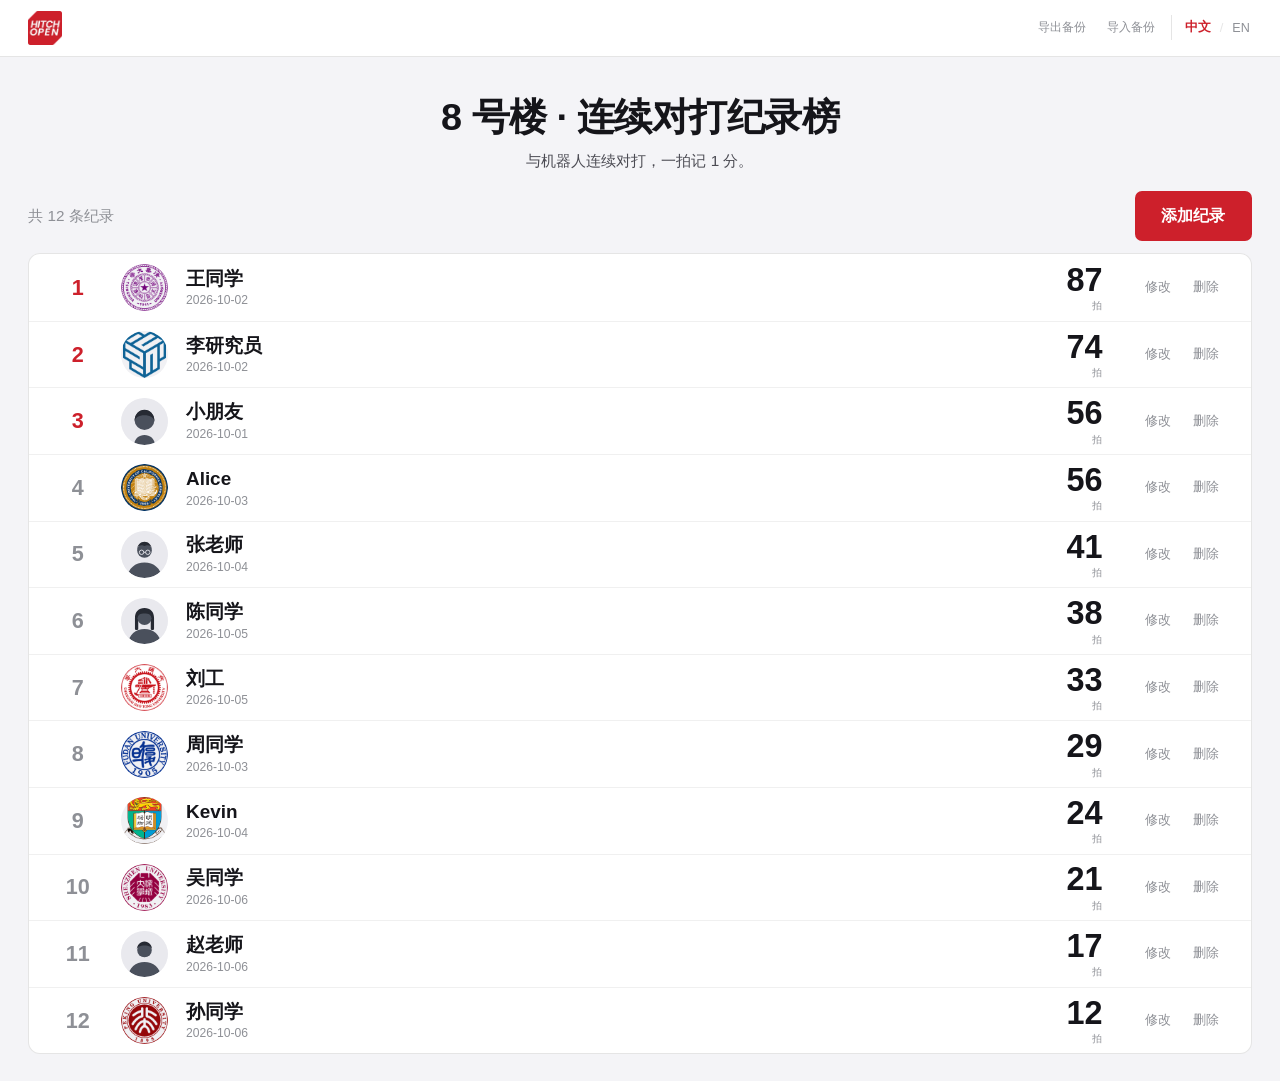
==== building8.html @ f5345fc3 "8 号楼纪录榜: 新增 b8LoadDemo(), 可在已有数据的设备上补入示例 示例数据只在「从未存过任何东西」时自动注入。已经录过纪录的设备 不会触发, 但仍可能想看到示例。b8LoadDemo(" ====
<!DOCTYPE html>
<html lang="zh-CN">

<head>
    <meta charset="UTF-8">
    <meta name="viewport" content="width=device-width, initial-scale=1.0">
    <title>8 号楼 · 连续对打纪录榜 | Hitch Open</title>

    <!-- 内部页面：无站内入口, 只能直接输地址进入。
         用 noindex 而不是 robots.txt 挡: robots.txt 是公开的, 写进去等于
         广播这个地址; 而且被 Disallow 的页面爬虫不会读取, 也就看不到 noindex。 -->
    <meta name="robots" content="noindex, nofollow">

    <link rel="icon" type="image/png" sizes="32x32" href="images/favicon.png">
    <link rel="shortcut icon" href="images/favicon.png">
    <link rel="apple-touch-icon" sizes="256x256" href="images/webclip.png">

    <!-- 自包含样式。不加载 css/style.css，那是为深色站写的, 这里是亮色页。
         .htaccess 对 css/js 是 1 年 immutable 缓存, 所以必须带 ?v= -->
    <link rel="stylesheet" href="css/building8.css?v=20261006b">
</head>

<body>

    <header class="b8-header">
        <div class="b8-header-inner">
            <a href="hope.html"><img src="images/160x160-logo.png" alt="HITCH OPEN"></a>
            <div class="b8-header-tools">
                <!-- 运营工具收在顶栏: localStorage 会被「清除浏览数据」抹掉,
                     导出是唯一兜底; 导出的 JSON 可直接提交进仓库备份。
                     放这里是为了不占 16:9 看板的正文版面。 -->
                <button type="button" class="b8-tool" onclick="b8Export()"
                        data-zh="导出备份" data-en="Export">导出备份</button>
                <button type="button" class="b8-tool" onclick="document.getElementById('b8File').click()"
                        data-zh="导入备份" data-en="Import">导入备份</button>
                <input type="file" id="b8File" accept="application/json,.json" hidden onchange="b8ImportFile(this)">
                <div class="b8-lang">
                    <button type="button" onclick="b8SetLang('zh')">中文</button>
                    <span>/</span>
                    <button type="button" onclick="b8SetLang('en')">EN</button>
                </div>
            </div>
        </div>
    </header>

    <div class="b8-head">
        <h1 data-zh="8 号楼 · 连续对打纪录榜" data-en="Building 8 · Rally Record Board">8 号楼 · 连续对打纪录榜</h1>
        <p data-zh="与机器人连续对打，一拍记 1 分。" data-en="Rally with the robot. One stroke, one point.">与机器人连续对打，一拍记 1 分。</p>
    </div>

    <main class="b8-board">
        <div class="b8-toolbar">
            <span class="b8-count" id="b8Count"></span>
            <button type="button" class="b8-btn b8-btn-primary" onclick="b8OpenForm()"
                    data-zh="添加纪录" data-en="Add a record">添加纪录</button>
        </div>
        <ul class="b8-list" id="b8List"></ul>
    </main>


    <!-- 添加 / 修改纪录 -->
    <div class="b8-modal" id="b8Modal" role="dialog" aria-modal="true" aria-labelledby="b8FormTitle">
        <div class="b8-modal-card">
            <button type="button" class="b8-close" onclick="b8CloseForm()" aria-label="Close">&times;</button>
            <h2 id="b8FormTitle">添加纪录</h2>

            <form onsubmit="b8Submit(event)">
                <div class="b8-field">
                    <label for="b8Name" data-zh="名字" data-en="Name">名字</label>
                    <input type="text" id="b8Name" maxlength="24" autocomplete="off"
                           data-zh-ph="怎么称呼你" data-en-ph="What should we call you">
                </div>

                <div class="b8-field">
                    <label data-zh="头像" data-en="Avatar">头像</label>
                    <div id="b8Picker"></div>
                </div>

                <div class="b8-field">
                    <label for="b8Score" data-zh="连续拍数" data-en="Rallies">连续拍数</label>
                    <input type="number" id="b8Score" min="1" step="1" inputmode="numeric"
                           data-zh-ph="例如 24" data-en-ph="e.g. 24">
                    <p class="b8-hint" data-zh="一拍记 1 分，填连续打了多少拍。"
                       data-en="One stroke counts as one point. Enter how many strokes in a row.">一拍记 1 分，填连续打了多少拍。</p>
                </div>

                <p class="b8-error" id="b8Error"></p>

                <div class="b8-actions">
                    <button type="button" class="b8-btn b8-btn-ghost" onclick="b8CloseForm()"
                            data-zh="取消" data-en="Cancel">取消</button>
                    <button type="submit" class="b8-btn b8-btn-primary"
                            data-zh="保存" data-en="Save">保存</button>
                </div>
            </form>
        </div>
    </div>

    <script src="js/building8.js?v=20261006b"></script>
</body>

</html>
---- css/building8.css ----
/* ============================================================
   8 号楼 · 连续对打纪录榜
   ------------------------------------------------------------
   这个页面是自包含的：不加载 css/style.css, 也不加载 js/script.js。
   原因：主脚本一加载就会做 geo-IP 探测 + 拉 6 个 JSON + 对缺失元素
   报 console 错误, 对一台现场设备是纯负担; 且主样式表是为深色站
   写的, 这里是亮色页, 基本用不上。视觉变量(红 #CD202B、系统字体栈)
   与主站保持一致, 但样式互不影响。

   布局：主目标是 16:9 大屏看板(1920x1080 及同比例)。
   在横向大屏上整页锁定一屏不滚动, 字号随视口高度缩放, 榜单区占满
   剩余高度; 窄屏/竖屏自动退回普通滚动布局。
   ============================================================ */

:root {
    --b8-red: #CD202B;
    --b8-ink: #15151a;
    --b8-body: #4b4b53;
    --b8-muted: #8e9096;
    --b8-line: rgba(0, 0, 0, 0.1);
    --b8-bg: #f4f4f7;
    --b8-card: #ffffff;
    --b8-font: -apple-system, BlinkMacSystemFont, "Segoe UI", "PingFang SC",
               "Hiragino Sans GB", "Microsoft YaHei", "Helvetica Neue", Helvetica, Arial, sans-serif;

    /* 随视口高度缩放的尺寸。clamp 的下限保证小窗口可读,
       上限防止 4K 屏上字大到失真。 */
    --b8-h1:     clamp(28px, 4.2vh, 54px);
    --b8-sub:    clamp(13px, 1.7vh, 20px);
    --b8-row-h:  clamp(56px, 7.4vh, 96px);
    --b8-avatar: clamp(38px, 5.2vh, 66px);
    --b8-name:   clamp(15px, 2.1vh, 25px);
    --b8-score:  clamp(22px, 3.6vh, 47px);
    --b8-rank:   clamp(16px, 2.4vh, 31px);
    --b8-gutter: clamp(16px, 2.2vw, 48px);
}

* { box-sizing: border-box; }

html, body { margin: 0; padding: 0; }

body {
    font-family: var(--b8-font);
    background: var(--b8-bg);
    color: var(--b8-ink);
    -webkit-font-smoothing: antialiased;
    -webkit-text-size-adjust: 100%;
}

/* ---------- 顶栏 ---------- */
.b8-header {
    background: #fff;
    border-bottom: 1px solid var(--b8-line);
    flex: none;
}

.b8-header-inner {
    max-width: 1680px;
    margin: 0 auto;
    padding: clamp(10px, 1.2vh, 18px) var(--b8-gutter);
    display: flex;
    align-items: center;
    justify-content: space-between;
    gap: 16px;
}

.b8-header-inner > a { line-height: 0; }
.b8-header-inner img { display: block; height: clamp(30px, 3.8vh, 48px); width: auto; }

.b8-header-tools { display: flex; align-items: center; gap: clamp(8px, 1vw, 18px); }

/* 运维工具(导出/导入)收在顶栏, 不占看板版面 */
.b8-tool {
    background: none;
    border: none;
    padding: 5px 4px;
    font: inherit;
    font-size: clamp(11px, 1.3vh, 14px);
    color: var(--b8-muted);
    cursor: pointer;
    border-radius: 4px;
}

.b8-tool:hover { color: var(--b8-ink); text-decoration: underline; }

.b8-lang { display: flex; align-items: center; gap: 7px; padding-left: clamp(6px, 0.8vw, 14px); border-left: 1px solid var(--b8-line); }

.b8-lang button {
    background: none;
    border: none;
    padding: 4px 2px;
    font: inherit;
    font-size: clamp(12px, 1.4vh, 15px);
    color: var(--b8-muted);
    cursor: pointer;
}

.b8-lang button.active { color: var(--b8-red); font-weight: 600; }
.b8-lang > span { color: var(--b8-line); font-size: 13px; }

/* ---------- 标题区 ---------- */
.b8-head {
    flex: none;
    max-width: 1680px;
    width: 100%;
    margin: 0 auto;
    padding: clamp(22px, 4.4vh, 58px) var(--b8-gutter) clamp(14px, 2.2vh, 28px);
    text-align: center;
}

.b8-head h1 {
    margin: 0;
    font-size: var(--b8-h1);
    font-weight: 700;
    letter-spacing: -0.5px;
    line-height: 1.15;
    color: var(--b8-ink);
}

.b8-head p {
    margin: clamp(8px, 1.2vh, 16px) 0 0;
    font-size: var(--b8-sub);
    color: var(--b8-body);
}

/* ---------- 榜单 ---------- */
.b8-board {
    position: relative;        /* 供底部渐隐定位 */
    flex: 1 1 auto;
    min-height: 0;             /* 关键: 允许内部滚动而不是撑开 flex 父级 */
    display: flex;
    flex-direction: column;
    width: 100%;
    max-width: 1680px;
    margin: 0 auto;
    padding: 0 var(--b8-gutter) clamp(20px, 3vh, 46px);
}

.b8-toolbar {
    flex: none;
    display: flex;
    justify-content: flex-end;
    align-items: center;
    gap: 14px;
    margin-bottom: clamp(10px, 1.4vh, 18px);
}

.b8-count { font-size: var(--b8-sub); color: var(--b8-muted); margin-right: auto; }

.b8-btn {
    font: inherit;
    font-weight: 600;
    border-radius: 7px;
    border: 1px solid transparent;
    cursor: pointer;
    transition: background 0.15s, border-color 0.15s, color 0.15s;
    font-size: clamp(14px, 1.8vh, 20px);
    padding: clamp(10px, 1.4vh, 16px) clamp(20px, 2vw, 34px);
}

.b8-btn-primary { background: var(--b8-red); color: #fff; }
.b8-btn-primary:hover { background: #b31b25; }

.b8-btn-ghost { background: transparent; color: var(--b8-body); border-color: var(--b8-line); }
.b8-btn-ghost:hover { border-color: var(--b8-muted); color: var(--b8-ink); }

.b8-list {
    flex: 1 1 auto;
    min-height: 0;
    overflow-y: auto;          /* 纪录多于一屏时在榜内滚动, 页面本身不滚 */
    overscroll-behavior: contain;
    list-style: none;
    margin: 0;
    padding: 0;
    background: var(--b8-card);
    border: 1px solid var(--b8-line);
    border-radius: 12px;
}

/* 榜单装不下时, 底部那一行会被从中间切断。给一个渐隐把切口变成
   刻意的"还有更多"提示, 而不是看起来没渲染完。只在真的可滚动时出现
   (由 JS 加 .has-more), 否则会把最后一行洗白。 */
.b8-board.has-more::after {
    content: "";
    position: absolute;
    left: calc(var(--b8-gutter) + 1px);
    right: calc(var(--b8-gutter) + 1px);
    bottom: calc(clamp(20px, 3vh, 46px) + 1px);
    height: clamp(26px, 4vh, 56px);
    background: linear-gradient(to top, var(--b8-card) 18%, rgba(255, 255, 255, 0));
    border-radius: 0 0 11px 11px;
    pointer-events: none;
}

.b8-row {
    display: grid;
    grid-template-columns: clamp(46px, 4vw, 86px) auto 1fr auto auto;
    align-items: center;
    gap: clamp(12px, 1.4vw, 28px);
    min-height: var(--b8-row-h);
    padding: clamp(6px, 0.8vh, 12px) clamp(16px, 1.8vw, 34px);
    border-top: 1px solid rgba(0, 0, 0, 0.06);
}

.b8-row:first-child { border-top: none; }

.b8-rank {
    font-size: var(--b8-rank);
    font-weight: 700;
    color: var(--b8-muted);
    font-variant-numeric: tabular-nums;
    text-align: center;
}

.b8-row-top .b8-rank { color: var(--b8-red); }

.b8-avatar {
    width: var(--b8-avatar);
    height: var(--b8-avatar);
    border-radius: 50%;
    object-fit: contain;
    background: #f1f1f4;
    display: block;
}

.b8-name {
    font-size: var(--b8-name);
    font-weight: 600;
    color: var(--b8-ink);
    overflow-wrap: anywhere;
    line-height: 1.25;
}

.b8-date {
    display: block;
    margin-top: 3px;
    font-size: clamp(11px, 1.35vh, 15px);
    color: var(--b8-muted);
    font-weight: 400;
}

.b8-score {
    text-align: right;
    font-size: var(--b8-score);
    font-weight: 700;
    color: var(--b8-ink);
    font-variant-numeric: tabular-nums;
    line-height: 1;
}

.b8-score small {
    display: block;
    margin-top: 5px;
    font-size: clamp(10px, 1.15vh, 13px);
    font-weight: 500;
    color: var(--b8-muted);
    letter-spacing: 0.6px;
}

/* 行操作：真实可点, 所以保留 hover 反馈。
   现场可能是触屏, 没有 hover, 所以常驻显示而不是悬停才出现。 */
.b8-row-actions { display: flex; gap: 4px; margin-left: clamp(10px, 1.2vw, 26px); }

.b8-icon-btn {
    background: none;
    border: none;
    padding: 7px 9px;
    font: inherit;
    font-size: clamp(12px, 1.4vh, 15px);
    color: var(--b8-muted);
    cursor: pointer;
    border-radius: 5px;
}

.b8-icon-btn:hover { background: rgba(0, 0, 0, 0.05); color: var(--b8-ink); }
.b8-icon-btn.b8-danger:hover { background: rgba(205, 32, 43, 0.08); color: var(--b8-red); }

.b8-empty {
    display: flex;
    align-items: center;
    justify-content: center;
    height: 100%;
    min-height: 180px;
    text-align: center;
    color: var(--b8-muted);
    font-size: clamp(14px, 2vh, 22px);
}

/* ---------- 16:9 / 横向大屏：锁定一屏, 不整页滚动 ---------- */
@media (min-width: 1000px) and (min-height: 560px) and (min-aspect-ratio: 3/2) {
    html, body { height: 100%; overflow: hidden; }
    body { display: flex; flex-direction: column; }
}

/* ---------- 弹窗 ---------- */
.b8-modal {
    display: none;
    position: fixed;
    inset: 0;
    background: rgba(0, 0, 0, 0.45);
    z-index: 100;
    padding: 20px;
    overflow-y: auto;
}

.b8-modal.open { display: flex; align-items: flex-start; justify-content: center; }

.b8-modal-card {
    background: #fff;
    border-radius: 14px;
    width: 100%;
    max-width: 620px;
    margin: auto;
    padding: clamp(22px, 3vh, 34px) clamp(20px, 2.4vw, 36px) clamp(20px, 2.6vh, 28px);
    position: relative;
}

.b8-modal-card h2 { margin: 0 0 clamp(16px, 2.4vh, 26px); font-size: clamp(19px, 2.6vh, 26px); font-weight: 700; }

.b8-close {
    position: absolute;
    top: 12px;
    right: 14px;
    background: none;
    border: none;
    font-size: 28px;
    line-height: 1;
    color: var(--b8-muted);
    cursor: pointer;
    padding: 4px 9px;
    border-radius: 5px;
}

.b8-close:hover { background: rgba(0, 0, 0, 0.05); color: var(--b8-ink); }

.b8-field { margin-bottom: clamp(14px, 2.2vh, 22px); }

.b8-field > label {
    display: block;
    margin-bottom: 8px;
    font-size: clamp(12px, 1.6vh, 15px);
    font-weight: 600;
    color: var(--b8-body);
}

.b8-field input[type="text"],
.b8-field input[type="number"] {
    width: 100%;
    font: inherit;
    font-size: clamp(16px, 2vh, 19px);
    padding: clamp(10px, 1.4vh, 14px) 14px;
    border: 1px solid var(--b8-line);
    border-radius: 7px;
    color: var(--b8-ink);
    background: #fff;
}

.b8-field input:focus {
    outline: none;
    border-color: var(--b8-red);
    box-shadow: 0 0 0 3px rgba(205, 32, 43, 0.1);
}

.b8-hint { margin: 7px 0 0; font-size: clamp(11px, 1.4vh, 14px); color: var(--b8-muted); }

/* 头像选择器 */
.b8-picker {
    display: grid;
    grid-template-columns: repeat(auto-fill, minmax(clamp(52px, 6vh, 70px), 1fr));
    gap: 8px;
}

.b8-pick {
    background: none;
    border: 2px solid transparent;
    border-radius: 11px;
    padding: 5px;
    cursor: pointer;
    line-height: 0;
}

.b8-pick img { width: 100%; height: auto; aspect-ratio: 1; object-fit: contain; border-radius: 50%; }
.b8-pick:hover { border-color: rgba(0, 0, 0, 0.12); }
.b8-pick[aria-pressed="true"] { border-color: var(--b8-red); background: rgba(205, 32, 43, 0.06); }

.b8-picker-group { margin-bottom: 12px; }

.b8-picker-group > span {
    display: block;
    margin-bottom: 7px;
    font-size: 11px;
    font-weight: 600;
    letter-spacing: 0.6px;
    text-transform: uppercase;
    color: var(--b8-muted);
}

.b8-error {
    margin: 0 0 13px;
    font-size: clamp(12px, 1.6vh, 15px);
    color: var(--b8-red);
    min-height: 18px;
}

.b8-actions { display: flex; justify-content: flex-end; gap: 10px; }
.b8-actions .b8-btn { font-size: clamp(14px, 1.8vh, 17px); padding: clamp(10px, 1.4vh, 13px) 24px; }

/* ---------- 窄屏 / 竖屏：退回普通滚动 ---------- */
@media (max-width: 640px) {
    .b8-head { padding: 32px 18px 20px; }
    .b8-row { grid-template-columns: 34px auto 1fr auto; gap: 11px; padding: 13px 14px; }
    .b8-row-actions { grid-column: 3 / -1; justify-content: flex-end; margin-top: 2px; margin-left: 0; }
    .b8-modal-card { padding: 24px 18px 20px; }
    .b8-count { display: none; }
}
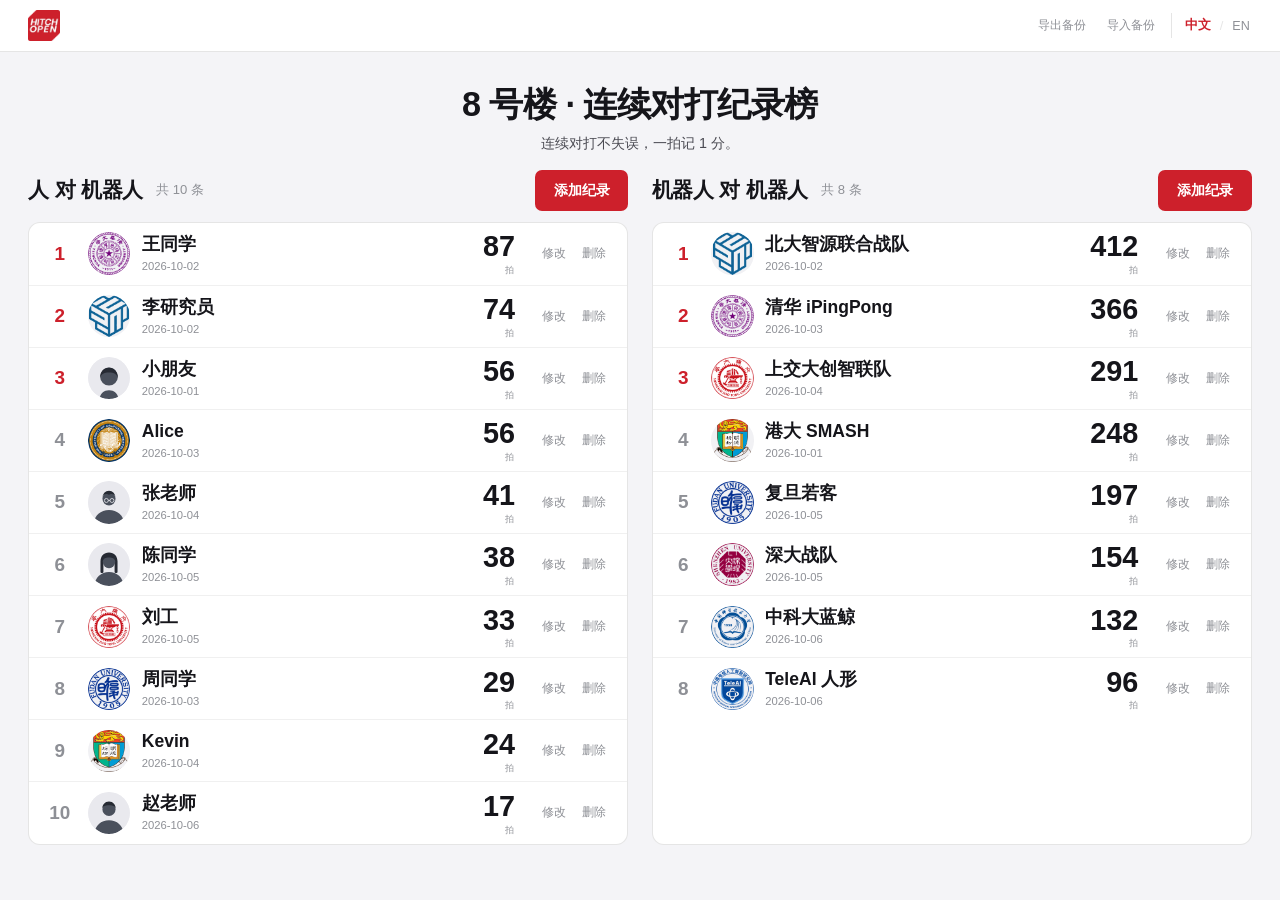
==== commit 2ebea753: "8 号楼纪录榜: 拆成左右两个榜 左: 人 对 机器人; 右: 机器人 对 机器人。正好用上并排后原本空着的 横向版面。记录存在同一数组, 由新增的 cat 字段(hr/rr)区分。  - 每个榜有独" ====
--- a/building8.html
+++ b/building8.html
@@ -17,7 +17,7 @@
 
     <!-- 自包含样式。不加载 css/style.css，那是为深色站写的, 这里是亮色页。
          .htaccess 对 css/js 是 1 年 immutable 缓存, 所以必须带 ?v= -->
-    <link rel="stylesheet" href="css/building8.css?v=20261006b">
+    <link rel="stylesheet" href="css/building8.css?v=20261006c">
 </head>
 
 <body>
@@ -45,16 +45,32 @@
 
     <div class="b8-head">
         <h1 data-zh="8 号楼 · 连续对打纪录榜" data-en="Building 8 · Rally Record Board">8 号楼 · 连续对打纪录榜</h1>
-        <p data-zh="与机器人连续对打，一拍记 1 分。" data-en="Rally with the robot. One stroke, one point.">与机器人连续对打，一拍记 1 分。</p>
+        <!-- 两个榜都用这句, 所以不能再写「与机器人对打」 -->
+        <p data-zh="连续对打不失误，一拍记 1 分。" data-en="Rally without a miss. One stroke, one point.">连续对打不失误，一拍记 1 分。</p>
     </div>
 
-    <main class="b8-board">
-        <div class="b8-toolbar">
-            <span class="b8-count" id="b8Count"></span>
-            <button type="button" class="b8-btn b8-btn-primary" onclick="b8OpenForm()"
-                    data-zh="添加纪录" data-en="Add a record">添加纪录</button>
-        </div>
-        <ul class="b8-list" id="b8List"></ul>
+    <!-- 两个榜左右并排。cat=hr 人对机器人(左), cat=rr 机器人对机器人(右)。
+         记录存在同一个数组里, 由 cat 字段区分。 -->
+    <main class="b8-boards">
+        <section class="b8-board">
+            <div class="b8-board-head">
+                <h2 data-zh="人 对 机器人" data-en="Human vs Robot">人 对 机器人</h2>
+                <span class="b8-count" id="b8Count-hr"></span>
+                <button type="button" class="b8-btn b8-btn-primary" onclick="b8OpenForm(null,'hr')"
+                        data-zh="添加纪录" data-en="Add a record">添加纪录</button>
+            </div>
+            <ul class="b8-list" id="b8List-hr"></ul>
+        </section>
+
+        <section class="b8-board">
+            <div class="b8-board-head">
+                <h2 data-zh="机器人 对 机器人" data-en="Robot vs Robot">机器人 对 机器人</h2>
+                <span class="b8-count" id="b8Count-rr"></span>
+                <button type="button" class="b8-btn b8-btn-primary" onclick="b8OpenForm(null,'rr')"
+                        data-zh="添加纪录" data-en="Add a record">添加纪录</button>
+            </div>
+            <ul class="b8-list" id="b8List-rr"></ul>
+        </section>
     </main>
 
 
@@ -63,12 +79,14 @@
         <div class="b8-modal-card">
             <button type="button" class="b8-close" onclick="b8CloseForm()" aria-label="Close">&times;</button>
             <h2 id="b8FormTitle">添加纪录</h2>
+            <p class="b8-modal-cat" id="b8FormCat"></p>
 
             <form onsubmit="b8Submit(event)">
                 <div class="b8-field">
-                    <label for="b8Name" data-zh="名字" data-en="Name">名字</label>
-                    <input type="text" id="b8Name" maxlength="24" autocomplete="off"
-                           data-zh-ph="怎么称呼你" data-en-ph="What should we call you">
+                    <!-- 标签与占位文案由 b8ApplyFormCat() 按所属的榜切换,
+                         所以这里不挂 data-zh/data-en, 避免语言切换时被覆盖回去 -->
+                    <label for="b8Name" id="b8NameLabel">名字</label>
+                    <input type="text" id="b8Name" maxlength="28" autocomplete="off">
                 </div>
 
                 <div class="b8-field">
@@ -96,7 +114,7 @@
         </div>
     </div>
 
-    <script src="js/building8.js?v=20261006b"></script>
+    <script src="js/building8.js?v=20261006c"></script>
 </body>
 
 </html>
--- a/css/building8.css
+++ b/css/building8.css
@@ -8,8 +8,9 @@
    与主站保持一致, 但样式互不影响。
 
    布局：主目标是 16:9 大屏看板(1920x1080 及同比例)。
-   在横向大屏上整页锁定一屏不滚动, 字号随视口高度缩放, 榜单区占满
-   剩余高度; 窄屏/竖屏自动退回普通滚动布局。
+   两个榜左右并排(左: 人对机器人, 右: 机器人对机器人), 整页锁定一屏
+   不滚动, 字号随视口高度缩放, 榜单区占满剩余高度, 溢出时在榜内滚动;
+   窄屏/竖屏自动上下堆叠并退回普通滚动布局。
    ============================================================ */
 
 :root {
@@ -24,15 +25,18 @@
                "Hiragino Sans GB", "Microsoft YaHei", "Helvetica Neue", Helvetica, Arial, sans-serif;
 
     /* 随视口高度缩放的尺寸。clamp 的下限保证小窗口可读,
-       上限防止 4K 屏上字大到失真。 */
-    --b8-h1:     clamp(28px, 4.2vh, 54px);
-    --b8-sub:    clamp(13px, 1.7vh, 20px);
-    --b8-row-h:  clamp(56px, 7.4vh, 96px);
-    --b8-avatar: clamp(38px, 5.2vh, 66px);
-    --b8-name:   clamp(15px, 2.1vh, 25px);
-    --b8-score:  clamp(22px, 3.6vh, 47px);
-    --b8-rank:   clamp(16px, 2.4vh, 31px);
-    --b8-gutter: clamp(16px, 2.2vw, 48px);
+       上限防止 4K 屏上字大到失真。
+       并排两个榜后每个只有半幅宽, 所以行内尺寸比单榜时收了一档。 */
+    --b8-h1:     clamp(26px, 3.8vh, 48px);
+    --b8-sub:    clamp(12px, 1.6vh, 19px);
+    --b8-h2:     clamp(16px, 2.3vh, 28px);
+    --b8-row-h:  clamp(52px, 6.9vh, 90px);
+    --b8-avatar: clamp(34px, 4.7vh, 60px);
+    --b8-name:   clamp(14px, 1.95vh, 23px);
+    --b8-score:  clamp(20px, 3.2vh, 42px);
+    --b8-rank:   clamp(14px, 2.1vh, 27px);
+    --b8-gutter: clamp(16px, 2.2vw, 46px);
+    --b8-pad-b:  clamp(18px, 2.6vh, 40px);
 }
 
 * { box-sizing: border-box; }
@@ -55,9 +59,9 @@
 }
 
 .b8-header-inner {
-    max-width: 1680px;
+    max-width: 1800px;
     margin: 0 auto;
-    padding: clamp(10px, 1.2vh, 18px) var(--b8-gutter);
+    padding: clamp(9px, 1.1vh, 17px) var(--b8-gutter);
     display: flex;
     align-items: center;
     justify-content: space-between;
@@ -65,11 +69,11 @@
 }
 
 .b8-header-inner > a { line-height: 0; }
-.b8-header-inner img { display: block; height: clamp(30px, 3.8vh, 48px); width: auto; }
+.b8-header-inner img { display: block; height: clamp(28px, 3.5vh, 46px); width: auto; }
 
 .b8-header-tools { display: flex; align-items: center; gap: clamp(8px, 1vw, 18px); }
 
-/* 运维工具(导出/导入)收在顶栏, 不占看板版面 */
+/* 运营工具(导出/导入)收在顶栏, 不占看板版面 */
 .b8-tool {
     background: none;
     border: none;
@@ -83,7 +87,13 @@
 
 .b8-tool:hover { color: var(--b8-ink); text-decoration: underline; }
 
-.b8-lang { display: flex; align-items: center; gap: 7px; padding-left: clamp(6px, 0.8vw, 14px); border-left: 1px solid var(--b8-line); }
+.b8-lang {
+    display: flex;
+    align-items: center;
+    gap: 7px;
+    padding-left: clamp(6px, 0.8vw, 14px);
+    border-left: 1px solid var(--b8-line);
+}
 
 .b8-lang button {
     background: none;
@@ -101,10 +111,10 @@
 /* ---------- 标题区 ---------- */
 .b8-head {
     flex: none;
-    max-width: 1680px;
+    max-width: 1800px;
     width: 100%;
     margin: 0 auto;
-    padding: clamp(22px, 4.4vh, 58px) var(--b8-gutter) clamp(14px, 2.2vh, 28px);
+    padding: clamp(18px, 3.6vh, 48px) var(--b8-gutter) clamp(12px, 1.9vh, 24px);
     text-align: center;
 }
 
@@ -118,34 +128,60 @@
 }
 
 .b8-head p {
-    margin: clamp(8px, 1.2vh, 16px) 0 0;
+    margin: clamp(7px, 1.1vh, 14px) 0 0;
     font-size: var(--b8-sub);
     color: var(--b8-body);
 }
 
-/* ---------- 榜单 ---------- */
+/* ---------- 两个榜的容器 ---------- */
+.b8-boards {
+    flex: 1 1 auto;
+    min-height: 0;             /* 关键: 允许内部滚动而不是撑开 flex 父级 */
+    display: grid;
+    grid-template-columns: 1fr;
+    gap: clamp(18px, 1.8vw, 38px);
+    width: 100%;
+    max-width: 1800px;
+    margin: 0 auto;
+    padding: 0 var(--b8-gutter) var(--b8-pad-b);
+}
+
+/* 左右并排。断点与下方整屏锁定的断点一致(1000px),
+   避免出现「锁了高度却仍上下堆叠」导致内容被裁掉。 */
+@media (min-width: 1000px) {
+    .b8-boards { grid-template-columns: 1fr 1fr; }
+}
+
 .b8-board {
     position: relative;        /* 供底部渐隐定位 */
-    flex: 1 1 auto;
-    min-height: 0;             /* 关键: 允许内部滚动而不是撑开 flex 父级 */
+    min-height: 0;
     display: flex;
     flex-direction: column;
-    width: 100%;
-    max-width: 1680px;
-    margin: 0 auto;
-    padding: 0 var(--b8-gutter) clamp(20px, 3vh, 46px);
-}
-
-.b8-toolbar {
+}
+
+.b8-board-head {
     flex: none;
     display: flex;
-    justify-content: flex-end;
     align-items: center;
-    gap: 14px;
-    margin-bottom: clamp(10px, 1.4vh, 18px);
-}
-
-.b8-count { font-size: var(--b8-sub); color: var(--b8-muted); margin-right: auto; }
+    gap: clamp(8px, 1vw, 16px);
+    margin-bottom: clamp(8px, 1.2vh, 16px);
+}
+
+.b8-board-head h2 {
+    margin: 0;
+    font-size: var(--b8-h2);
+    font-weight: 700;
+    letter-spacing: -0.2px;
+    color: var(--b8-ink);
+    white-space: nowrap;
+}
+
+.b8-count {
+    font-size: clamp(11px, 1.45vh, 16px);
+    color: var(--b8-muted);
+    margin-right: auto;
+    white-space: nowrap;
+}
 
 .b8-btn {
     font: inherit;
@@ -154,8 +190,9 @@
     border: 1px solid transparent;
     cursor: pointer;
     transition: background 0.15s, border-color 0.15s, color 0.15s;
-    font-size: clamp(14px, 1.8vh, 20px);
-    padding: clamp(10px, 1.4vh, 16px) clamp(20px, 2vw, 34px);
+    font-size: clamp(13px, 1.6vh, 17px);
+    padding: clamp(8px, 1.1vh, 13px) clamp(14px, 1.4vw, 26px);
+    white-space: nowrap;
 }
 
 .b8-btn-primary { background: var(--b8-red); color: #fff; }
@@ -179,14 +216,15 @@
 
 /* 榜单装不下时, 底部那一行会被从中间切断。给一个渐隐把切口变成
    刻意的"还有更多"提示, 而不是看起来没渲染完。只在真的可滚动时出现
-   (由 JS 加 .has-more), 否则会把最后一行洗白。 */
+   (由 JS 给对应的 .b8-board 加 .has-more), 否则会把最后一行洗白。
+   .b8-list 是 .b8-board 的末个弹性子元素, 所以 bottom:1px 正好贴在榜底。 */
 .b8-board.has-more::after {
     content: "";
     position: absolute;
-    left: calc(var(--b8-gutter) + 1px);
-    right: calc(var(--b8-gutter) + 1px);
-    bottom: calc(clamp(20px, 3vh, 46px) + 1px);
-    height: clamp(26px, 4vh, 56px);
+    left: 1px;
+    right: 1px;
+    bottom: 1px;
+    height: clamp(24px, 3.6vh, 50px);
     background: linear-gradient(to top, var(--b8-card) 18%, rgba(255, 255, 255, 0));
     border-radius: 0 0 11px 11px;
     pointer-events: none;
@@ -194,11 +232,11 @@
 
 .b8-row {
     display: grid;
-    grid-template-columns: clamp(46px, 4vw, 86px) auto 1fr auto auto;
+    grid-template-columns: clamp(32px, 2.6vw, 58px) auto 1fr auto auto;
     align-items: center;
-    gap: clamp(12px, 1.4vw, 28px);
+    gap: clamp(9px, 0.9vw, 20px);
     min-height: var(--b8-row-h);
-    padding: clamp(6px, 0.8vh, 12px) clamp(16px, 1.8vw, 34px);
+    padding: clamp(6px, 0.7vh, 11px) clamp(12px, 1.1vw, 24px);
     border-top: 1px solid rgba(0, 0, 0, 0.06);
 }
 
@@ -234,7 +272,7 @@
 .b8-date {
     display: block;
     margin-top: 3px;
-    font-size: clamp(11px, 1.35vh, 15px);
+    font-size: clamp(10px, 1.25vh, 14px);
     color: var(--b8-muted);
     font-weight: 400;
 }
@@ -250,23 +288,23 @@
 
 .b8-score small {
     display: block;
-    margin-top: 5px;
-    font-size: clamp(10px, 1.15vh, 13px);
+    margin-top: 4px;
+    font-size: clamp(9px, 1.05vh, 12px);
     font-weight: 500;
     color: var(--b8-muted);
-    letter-spacing: 0.6px;
+    letter-spacing: 0.5px;
 }
 
 /* 行操作：真实可点, 所以保留 hover 反馈。
    现场可能是触屏, 没有 hover, 所以常驻显示而不是悬停才出现。 */
-.b8-row-actions { display: flex; gap: 4px; margin-left: clamp(10px, 1.2vw, 26px); }
+.b8-row-actions { display: flex; gap: 2px; margin-left: clamp(6px, 0.7vw, 16px); }
 
 .b8-icon-btn {
     background: none;
     border: none;
-    padding: 7px 9px;
+    padding: 6px 7px;
     font: inherit;
-    font-size: clamp(12px, 1.4vh, 15px);
+    font-size: clamp(11px, 1.3vh, 14px);
     color: var(--b8-muted);
     cursor: pointer;
     border-radius: 5px;
@@ -280,10 +318,11 @@
     align-items: center;
     justify-content: center;
     height: 100%;
-    min-height: 180px;
+    min-height: 150px;
+    padding: 20px;
     text-align: center;
     color: var(--b8-muted);
-    font-size: clamp(14px, 2vh, 22px);
+    font-size: clamp(13px, 1.8vh, 19px);
 }
 
 /* ---------- 16:9 / 横向大屏：锁定一屏, 不整页滚动 ---------- */
@@ -315,7 +354,19 @@
     position: relative;
 }
 
-.b8-modal-card h2 { margin: 0 0 clamp(16px, 2.4vh, 26px); font-size: clamp(19px, 2.6vh, 26px); font-weight: 700; }
+.b8-modal-card h2 {
+    margin: 0 0 4px;
+    font-size: clamp(19px, 2.6vh, 26px);
+    font-weight: 700;
+}
+
+/* 弹窗里标出是哪个榜, 避免加到错的那边 */
+.b8-modal-cat {
+    margin: 0 0 clamp(16px, 2.2vh, 24px);
+    font-size: clamp(12px, 1.5vh, 15px);
+    color: var(--b8-red);
+    font-weight: 600;
+}
 
 .b8-close {
     position: absolute;
@@ -405,11 +456,16 @@
 .b8-actions { display: flex; justify-content: flex-end; gap: 10px; }
 .b8-actions .b8-btn { font-size: clamp(14px, 1.8vh, 17px); padding: clamp(10px, 1.4vh, 13px) 24px; }
 
-/* ---------- 窄屏 / 竖屏：退回普通滚动 ---------- */
+/* ---------- 窄屏 / 竖屏：上下堆叠 + 普通滚动 ---------- */
+@media (max-width: 999px) {
+    .b8-board { min-height: 46vh; }
+}
+
 @media (max-width: 640px) {
-    .b8-head { padding: 32px 18px 20px; }
-    .b8-row { grid-template-columns: 34px auto 1fr auto; gap: 11px; padding: 13px 14px; }
+    .b8-head { padding: 28px 16px 18px; }
+    .b8-row { grid-template-columns: 32px auto 1fr auto; gap: 10px; padding: 12px 13px; }
     .b8-row-actions { grid-column: 3 / -1; justify-content: flex-end; margin-top: 2px; margin-left: 0; }
     .b8-modal-card { padding: 24px 18px 20px; }
     .b8-count { display: none; }
-}
+    .b8-board-head h2 { white-space: normal; }
+}
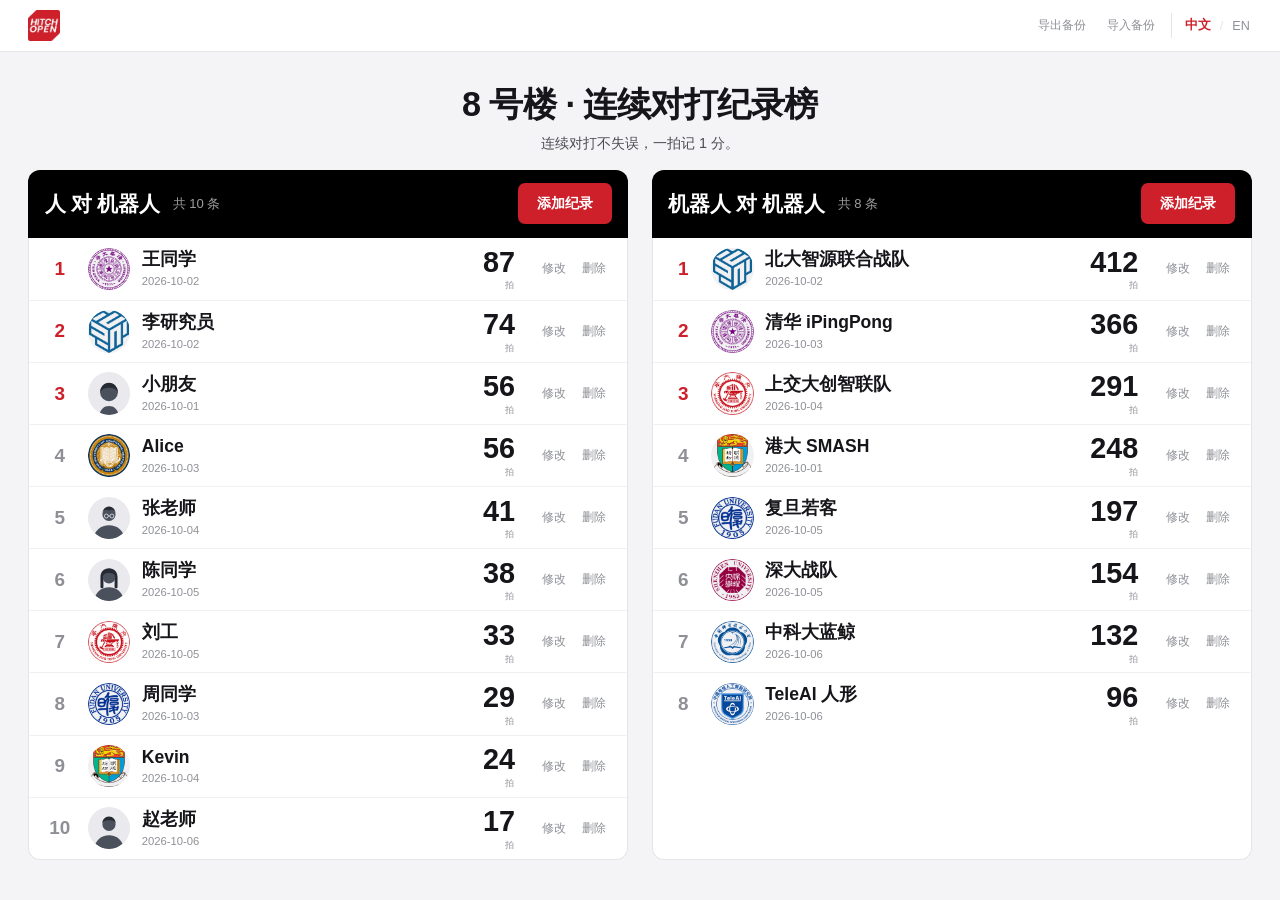
==== commit f9769bcd: "8 号楼纪录榜: 榜名改为黑色横幅; 滚动条静止时隐形 - 「人对机器人」「机器人对机器人」从浅色正文行改为贴在榜单上方的   黑色横幅, 白字, 与列表拼成一张卡(横幅只收上两角, 列表去掉上边框 " ====
--- a/building8.html
+++ b/building8.html
@@ -17,7 +17,7 @@
 
     <!-- 自包含样式。不加载 css/style.css，那是为深色站写的, 这里是亮色页。
          .htaccess 对 css/js 是 1 年 immutable 缓存, 所以必须带 ?v= -->
-    <link rel="stylesheet" href="css/building8.css?v=20261006c">
+    <link rel="stylesheet" href="css/building8.css?v=20261006e">
 </head>
 
 <body>
@@ -52,7 +52,7 @@
     <!-- 两个榜左右并排。cat=hr 人对机器人(左), cat=rr 机器人对机器人(右)。
          记录存在同一个数组里, 由 cat 字段区分。 -->
     <main class="b8-boards">
-        <section class="b8-board">
+        <section class="b8-board" data-cat="hr">
             <div class="b8-board-head">
                 <h2 data-zh="人 对 机器人" data-en="Human vs Robot">人 对 机器人</h2>
                 <span class="b8-count" id="b8Count-hr"></span>
@@ -62,7 +62,7 @@
             <ul class="b8-list" id="b8List-hr"></ul>
         </section>
 
-        <section class="b8-board">
+        <section class="b8-board" data-cat="rr">
             <div class="b8-board-head">
                 <h2 data-zh="机器人 对 机器人" data-en="Robot vs Robot">机器人 对 机器人</h2>
                 <span class="b8-count" id="b8Count-rr"></span>
@@ -114,7 +114,7 @@
         </div>
     </div>
 
-    <script src="js/building8.js?v=20261006c"></script>
+    <script src="js/building8.js?v=20261006e"></script>
 </body>
 
 </html>
--- a/css/building8.css
+++ b/css/building8.css
@@ -14,6 +14,13 @@
    ============================================================ */
 
 :root {
+    /* 两个榜的横幅底。先用纯黑, 以后换背景图只改这两行即可, 例如:
+         --b8-banner-hr: center/cover no-repeat url('images/b8-banner-hr.jpg');
+       换图后记得看一眼白字还压不压得住, 压不住就把 --b8-banner-scrim 调深。 */
+    --b8-banner-hr: #000000;
+    --b8-banner-rr: #000000;
+    --b8-banner-scrim: rgba(0, 0, 0, 0);   /* 换成图片后调成 rgba(0,0,0,.45) 之类 */
+
     --b8-red: #CD202B;
     --b8-ink: #15151a;
     --b8-body: #4b4b53;
@@ -159,26 +166,45 @@
     flex-direction: column;
 }
 
+/* 榜头做成横幅, 直接贴在榜单上方(所以没有 margin-bottom, 圆角只收上面两角)。
+   底色走 --b8-banner-bg, 由下面按榜注入; scrim 是换背景图后压字用的遮罩层。 */
 .b8-board-head {
+    position: relative;
     flex: none;
     display: flex;
     align-items: center;
     gap: clamp(8px, 1vw, 16px);
-    margin-bottom: clamp(8px, 1.2vh, 16px);
-}
+    padding: clamp(10px, 1.5vh, 20px) clamp(14px, 1.3vw, 28px);
+    background: var(--b8-banner-bg, #000);
+    border-radius: 12px 12px 0 0;
+    overflow: hidden;
+}
+
+.b8-board-head::before {
+    content: "";
+    position: absolute;
+    inset: 0;
+    background: var(--b8-banner-scrim);
+    pointer-events: none;
+}
+
+.b8-board-head > * { position: relative; }   /* 压在 scrim 之上 */
+
+.b8-board[data-cat="hr"] .b8-board-head { --b8-banner-bg: var(--b8-banner-hr); }
+.b8-board[data-cat="rr"] .b8-board-head { --b8-banner-bg: var(--b8-banner-rr); }
 
 .b8-board-head h2 {
     margin: 0;
     font-size: var(--b8-h2);
     font-weight: 700;
     letter-spacing: -0.2px;
-    color: var(--b8-ink);
+    color: #ffffff;
     white-space: nowrap;
 }
 
 .b8-count {
     font-size: clamp(11px, 1.45vh, 16px);
-    color: var(--b8-muted);
+    color: rgba(255, 255, 255, 0.62);
     margin-right: auto;
     white-space: nowrap;
 }
@@ -211,8 +237,30 @@
     padding: 0;
     background: var(--b8-card);
     border: 1px solid var(--b8-line);
-    border-radius: 12px;
-}
+    border-top: none;                      /* 与上方横幅拼成一张卡 */
+    border-radius: 0 0 12px 12px;
+
+    /* 滚动条平时不显形, 滚动中(与鼠标悬停时)才出现。
+       宽度始终占位、只变滑块颜色, 所以显隐不会挤动内容。 */
+    scrollbar-width: thin;
+    scrollbar-color: transparent transparent;
+    transition: scrollbar-color 0.3s ease;
+}
+
+.b8-list::-webkit-scrollbar { width: 8px; }
+.b8-list::-webkit-scrollbar-track { background: transparent; }
+
+.b8-list::-webkit-scrollbar-thumb {
+    background: transparent;
+    border-radius: 999px;
+    transition: background 0.3s ease;
+}
+
+.b8-list.is-scrolling,
+.b8-list:hover { scrollbar-color: rgba(0, 0, 0, 0.26) transparent; }
+
+.b8-list.is-scrolling::-webkit-scrollbar-thumb,
+.b8-list:hover::-webkit-scrollbar-thumb { background: rgba(0, 0, 0, 0.26); }
 
 /* 榜单装不下时, 底部那一行会被从中间切断。给一个渐隐把切口变成
    刻意的"还有更多"提示, 而不是看起来没渲染完。只在真的可滚动时出现
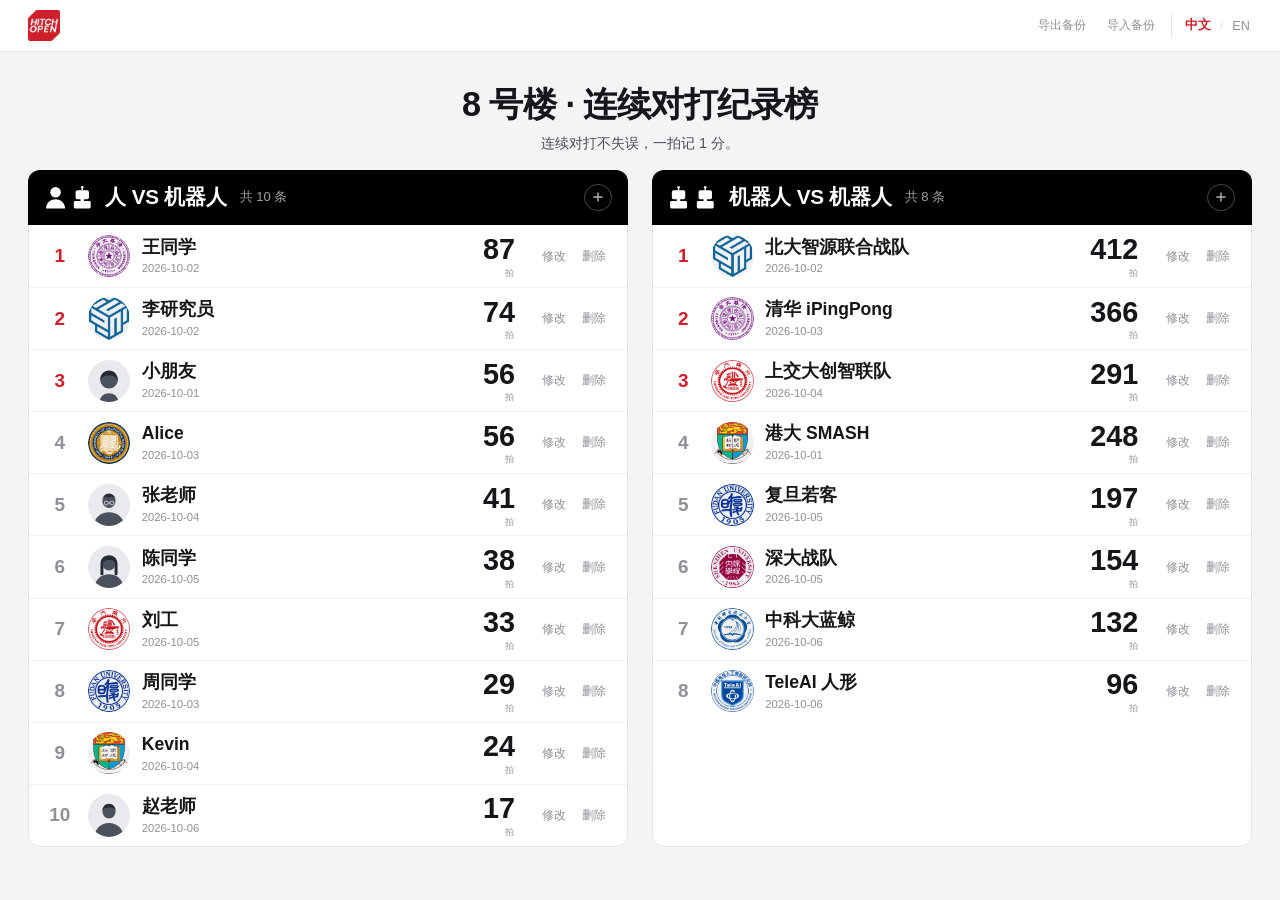
==== commit 035b28c2: "8 号楼纪录榜: 横幅加抽象图标, 「对」改 VS, 添加按钮改小加号 - 榜名改为「人 VS 机器人」「机器人 VS 机器人」, 弹窗里的归属标注   一并统一(原来还写着「对」) - 横幅左侧加抽" ====
--- a/building8.html
+++ b/building8.html
@@ -17,7 +17,7 @@
 
     <!-- 自包含样式。不加载 css/style.css，那是为深色站写的, 这里是亮色页。
          .htaccess 对 css/js 是 1 年 immutable 缓存, 所以必须带 ?v= -->
-    <link rel="stylesheet" href="css/building8.css?v=20261006e">
+    <link rel="stylesheet" href="css/building8.css?v=20261006h">
 </head>
 
 <body>
@@ -54,20 +54,24 @@
     <main class="b8-boards">
         <section class="b8-board" data-cat="hr">
             <div class="b8-board-head">
-                <h2 data-zh="人 对 机器人" data-en="Human vs Robot">人 对 机器人</h2>
+                <span class="b8-vs-icon"><svg viewBox="0 0 68 32" fill="currentColor" aria-hidden="true" focusable="false"><circle cx="15" cy="9" r="7.5"/><path d="M15 19c-8 0-13.5 6-13.5 13h27C28.5 25 23 19 15 19z"/><circle cx="53" cy="1.8" r="1.8"/><rect x="52" y="3" width="2" height="3.5"/><rect x="43.5" y="6" width="19" height="13" rx="2.5"/><rect x="50.5" y="18.5" width="5" height="3.5"/><rect x="41" y="21.5" width="24" height="10.5" rx="2"/></svg></span>
+                <h2 data-zh="人 VS 机器人" data-en="Human VS Robot">人 VS 机器人</h2>
                 <span class="b8-count" id="b8Count-hr"></span>
-                <button type="button" class="b8-btn b8-btn-primary" onclick="b8OpenForm(null,'hr')"
-                        data-zh="添加纪录" data-en="Add a record">添加纪录</button>
+                <button type="button" class="b8-add" onclick="b8OpenForm(null,'hr')"
+                        data-zh-title="添加纪录" data-en-title="Add a record"
+                        aria-label="添加纪录"><svg viewBox="0 0 24 24" fill="none" stroke="currentColor" stroke-width="2.4" stroke-linecap="round" aria-hidden="true" focusable="false"><path d="M12 5v14M5 12h14"/></svg></button>
             </div>
             <ul class="b8-list" id="b8List-hr"></ul>
         </section>
 
         <section class="b8-board" data-cat="rr">
             <div class="b8-board-head">
-                <h2 data-zh="机器人 对 机器人" data-en="Robot vs Robot">机器人 对 机器人</h2>
+                <span class="b8-vs-icon"><svg viewBox="0 0 68 32" fill="currentColor" aria-hidden="true" focusable="false"><circle cx="15" cy="1.8" r="1.8"/><rect x="14" y="3" width="2" height="3.5"/><rect x="5.5" y="6" width="19" height="13" rx="2.5"/><rect x="12.5" y="18.5" width="5" height="3.5"/><rect x="3" y="21.5" width="24" height="10.5" rx="2"/><circle cx="53" cy="1.8" r="1.8"/><rect x="52" y="3" width="2" height="3.5"/><rect x="43.5" y="6" width="19" height="13" rx="2.5"/><rect x="50.5" y="18.5" width="5" height="3.5"/><rect x="41" y="21.5" width="24" height="10.5" rx="2"/></svg></span>
+                <h2 data-zh="机器人 VS 机器人" data-en="Robot VS Robot">机器人 VS 机器人</h2>
                 <span class="b8-count" id="b8Count-rr"></span>
-                <button type="button" class="b8-btn b8-btn-primary" onclick="b8OpenForm(null,'rr')"
-                        data-zh="添加纪录" data-en="Add a record">添加纪录</button>
+                <button type="button" class="b8-add" onclick="b8OpenForm(null,'rr')"
+                        data-zh-title="添加纪录" data-en-title="Add a record"
+                        aria-label="添加纪录"><svg viewBox="0 0 24 24" fill="none" stroke="currentColor" stroke-width="2.4" stroke-linecap="round" aria-hidden="true" focusable="false"><path d="M12 5v14M5 12h14"/></svg></button>
             </div>
             <ul class="b8-list" id="b8List-rr"></ul>
         </section>
@@ -114,7 +118,7 @@
         </div>
     </div>
 
-    <script src="js/building8.js?v=20261006e"></script>
+    <script src="js/building8.js?v=20261006h"></script>
 </body>
 
 </html>
--- a/css/building8.css
+++ b/css/building8.css
@@ -207,6 +207,47 @@
     color: rgba(255, 255, 255, 0.62);
     margin-right: auto;
     white-space: nowrap;
+}
+
+/* 横幅左侧的抽象图标: 圆头=人, 方头带天线=机器。
+   只用头型区分, 不画眼睛之类的细节 —— 在横幅这个尺寸下细节会糊成一团。 */
+.b8-vs-icon {
+    flex: none;
+    display: block;
+    line-height: 0;
+    color: #ffffff;
+}
+
+.b8-vs-icon svg {
+    display: block;
+    height: clamp(19px, 2.5vh, 32px);
+    width: auto;
+}
+
+/* 添加按钮: 做成不起眼的小加号。看板上以展示为主, 录入是低频动作,
+   不该用实心红按钮抢视线。 */
+.b8-add {
+    flex: none;
+    width: clamp(25px, 3.1vh, 38px);
+    height: clamp(25px, 3.1vh, 38px);
+    display: flex;
+    align-items: center;
+    justify-content: center;
+    padding: 0;
+    border: 1px solid rgba(255, 255, 255, 0.28);
+    border-radius: 50%;
+    background: transparent;
+    color: rgba(255, 255, 255, 0.72);
+    cursor: pointer;
+    transition: background 0.15s, border-color 0.15s, color 0.15s;
+}
+
+.b8-add svg { width: 54%; height: 54%; }
+
+.b8-add:hover {
+    background: rgba(255, 255, 255, 0.14);
+    border-color: rgba(255, 255, 255, 0.55);
+    color: #ffffff;
 }
 
 .b8-btn {
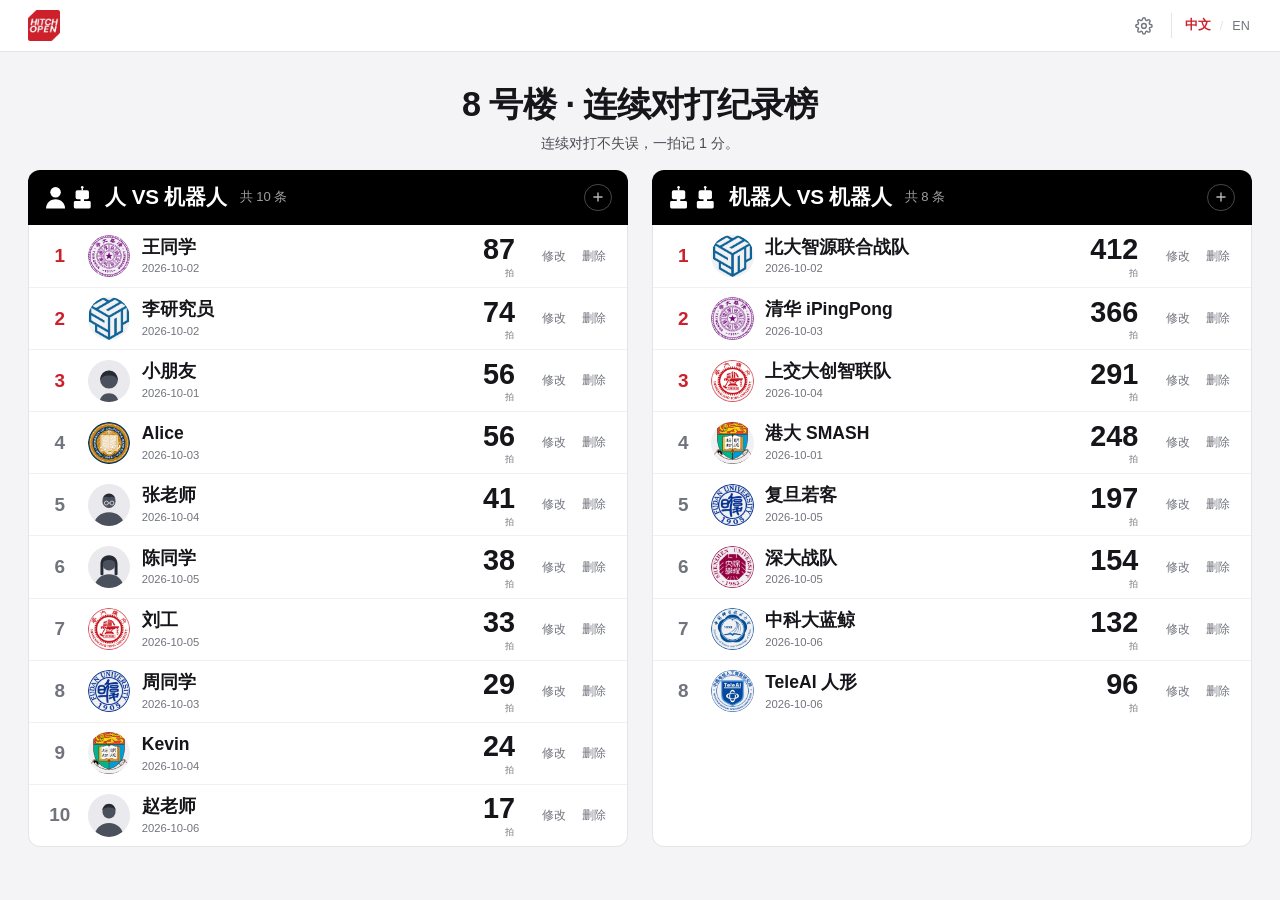
==== commit 86e02aea: "8 号楼纪录榜: 导出/导入收进设置齿轮; 新增深色配色 设置菜单 - 顶栏两个文字按钮合并成一个齿轮图标, 点开是下拉菜单: 外观切换 +   导出备份 + 导入备份。这些都是布置现场时才用一次的动" ====
--- a/building8.html
+++ b/building8.html
@@ -17,7 +17,15 @@
 
     <!-- 自包含样式。不加载 css/style.css，那是为深色站写的, 这里是亮色页。
          .htaccess 对 css/js 是 1 年 immutable 缓存, 所以必须带 ?v= -->
-    <link rel="stylesheet" href="css/building8.css?v=20261006h">
+    <!-- 必须在样式表之前执行: 否则深色模式下会先按浅色画一帧, 白闪一下 -->
+    <script>
+        try {
+            var t = localStorage.getItem('b8_theme');
+            if (t === 'dark') document.documentElement.setAttribute('data-theme', 'dark');
+        } catch (e) { /* 隐私模式下忽略 */ }
+    </script>
+
+    <link rel="stylesheet" href="css/building8.css?v=20261006i">
 </head>
 
 <body>
@@ -26,13 +34,31 @@
         <div class="b8-header-inner">
             <a href="hope.html"><img src="images/160x160-logo.png" alt="HITCH OPEN"></a>
             <div class="b8-header-tools">
-                <!-- 运营工具收在顶栏: localStorage 会被「清除浏览数据」抹掉,
-                     导出是唯一兜底; 导出的 JSON 可直接提交进仓库备份。
-                     放这里是为了不占 16:9 看板的正文版面。 -->
-                <button type="button" class="b8-tool" onclick="b8Export()"
-                        data-zh="导出备份" data-en="Export">导出备份</button>
-                <button type="button" class="b8-tool" onclick="document.getElementById('b8File').click()"
-                        data-zh="导入备份" data-en="Import">导入备份</button>
+                <!-- 导出/导入与配色都收进这个齿轮里: 看板上以展示为主,
+                     这些都是布置现场时才用一次的动作, 不该常驻在顶栏。
+                     localStorage 会被「清除浏览数据」抹掉, 导出是唯一兜底;
+                     导出的 JSON 可直接提交进仓库备份。 -->
+                <div class="b8-menu-wrap">
+                    <button type="button" class="b8-icon-tool" id="b8SettingsBtn"
+                            onclick="b8ToggleMenu(event)" aria-haspopup="true" aria-expanded="false"
+                            data-zh-title="设置" data-en-title="Settings"><svg viewBox="0 0 24 24" fill="none" stroke="currentColor" stroke-width="1.9" stroke-linecap="round" stroke-linejoin="round" aria-hidden="true" focusable="false"><circle cx="12" cy="12" r="3.2"/><path d="M19.4 15a1.65 1.65 0 0 0 .33 1.82l.06.06a2 2 0 1 1-2.83 2.83l-.06-.06a1.65 1.65 0 0 0-1.82-.33 1.65 1.65 0 0 0-1 1.51V21a2 2 0 1 1-4 0v-.09A1.65 1.65 0 0 0 9 19.4a1.65 1.65 0 0 0-1.82.33l-.06.06a2 2 0 1 1-2.83-2.83l.06-.06a1.65 1.65 0 0 0 .33-1.82 1.65 1.65 0 0 0-1.51-1H3a2 2 0 1 1 0-4h.09A1.65 1.65 0 0 0 4.6 9a1.65 1.65 0 0 0-.33-1.82l-.06-.06a2 2 0 1 1 2.83-2.83l.06.06A1.65 1.65 0 0 0 9 4.6a1.65 1.65 0 0 0 1-1.51V3a2 2 0 1 1 4 0v.09a1.65 1.65 0 0 0 1 1.51 1.65 1.65 0 0 0 1.82-.33l.06-.06a2 2 0 1 1 2.83 2.83l-.06.06a1.65 1.65 0 0 0-.33 1.82V9a1.65 1.65 0 0 0 1.51 1H21a2 2 0 1 1 0 4h-.09a1.65 1.65 0 0 0-1.51 1z"/></svg></button>
+
+                    <div class="b8-menu" id="b8Menu" role="menu">
+                        <span class="b8-menu-label" data-zh="外观" data-en="Appearance">外观</span>
+                        <div class="b8-seg">
+                            <button type="button" data-theme-opt="light" onclick="b8SetTheme('light')"
+                                    data-zh="浅色" data-en="Light">浅色</button>
+                            <button type="button" data-theme-opt="dark" onclick="b8SetTheme('dark')"
+                                    data-zh="深色" data-en="Dark">深色</button>
+                        </div>
+                        <div class="b8-menu-sep"></div>
+                        <button type="button" class="b8-menu-item" onclick="b8Export()"
+                                data-zh="导出备份" data-en="Export backup">导出备份</button>
+                        <button type="button" class="b8-menu-item"
+                                onclick="document.getElementById('b8File').click()"
+                                data-zh="导入备份" data-en="Import backup">导入备份</button>
+                    </div>
+                </div>
                 <input type="file" id="b8File" accept="application/json,.json" hidden onchange="b8ImportFile(this)">
                 <div class="b8-lang">
                     <button type="button" onclick="b8SetLang('zh')">中文</button>
@@ -118,7 +144,7 @@
         </div>
     </div>
 
-    <script src="js/building8.js?v=20261006h"></script>
+    <script src="js/building8.js?v=20261006i"></script>
 </body>
 
 </html>
--- a/css/building8.css
+++ b/css/building8.css
@@ -16,16 +16,32 @@
 :root {
     /* 两个榜的横幅底。先用纯黑, 以后换背景图只改这两行即可, 例如:
          --b8-banner-hr: center/cover no-repeat url('images/b8-banner-hr.jpg');
-       换图后记得看一眼白字还压不压得住, 压不住就把 --b8-banner-scrim 调深。 */
+       换图后记得看一眼白字还压不压得住, 压不住就把 --b8-banner-scrim 调深。
+       深浅两套配色都用这同一个黑横幅, 不随主题变。 */
     --b8-banner-hr: #000000;
     --b8-banner-rr: #000000;
     --b8-banner-scrim: rgba(0, 0, 0, 0);   /* 换成图片后调成 rgba(0,0,0,.45) 之类 */
 
     --b8-red: #CD202B;
+    --b8-red-hover: #b31b25;
     --b8-ink: #15151a;
     --b8-body: #4b4b53;
-    --b8-muted: #8e9096;
+    /* 4.66:1 on #fff。原来是 #8e9096, 只有 3.19:1, 日期/名次/修改删除
+       这些小字在看板上远看发虚, 正文级 AA 要 4.5。 */
+    --b8-muted: #72747d;
     --b8-line: rgba(0, 0, 0, 0.1);
+    --b8-row-line: rgba(0, 0, 0, 0.06);
+    --b8-hover: rgba(0, 0, 0, 0.05);
+    --b8-hover-line: rgba(0, 0, 0, 0.12);
+    --b8-scroll-thumb: rgba(0, 0, 0, 0.26);
+    --b8-overlay: rgba(0, 0, 0, 0.45);
+    --b8-shadow: 0 10px 34px rgba(0, 0, 0, 0.14);
+    --b8-header-bg: #ffffff;
+    --b8-modal-bg: #ffffff;
+    --b8-input-bg: #ffffff;
+    /* 头像底盘: 深浅两套都保持浅色。校徽 PNG 里有深色描线的,
+       放到深底上会糊成一团, 始终给它垫一块浅盘最稳。 */
+    --b8-avatar-bg: #f1f1f4;
     --b8-bg: #f4f4f7;
     --b8-card: #ffffff;
     --b8-font: -apple-system, BlinkMacSystemFont, "Segoe UI", "PingFang SC",
@@ -46,6 +62,26 @@
     --b8-pad-b:  clamp(18px, 2.6vh, 40px);
 }
 
+/* ---- 深色: 只覆盖颜色变量, 不碰任何布局规则 ---- */
+:root[data-theme="dark"] {
+    --b8-bg: #0b0b0e;
+    --b8-card: #17171c;
+    --b8-header-bg: #121216;
+    --b8-modal-bg: #1b1b21;
+    --b8-input-bg: #101014;
+    --b8-ink: #f0f0f3;
+    --b8-body: #c2c2ca;
+    --b8-muted: #82828c;
+    --b8-line: rgba(255, 255, 255, 0.11);
+    --b8-row-line: rgba(255, 255, 255, 0.07);
+    --b8-hover: rgba(255, 255, 255, 0.08);
+    --b8-hover-line: rgba(255, 255, 255, 0.18);
+    --b8-scroll-thumb: rgba(255, 255, 255, 0.24);
+    --b8-overlay: rgba(0, 0, 0, 0.66);
+    --b8-shadow: 0 10px 34px rgba(0, 0, 0, 0.55);
+    /* 横幅仍是纯黑: 比 #17171c 的卡更深, 深色下照样有层次 */
+}
+
 * { box-sizing: border-box; }
 
 html, body { margin: 0; padding: 0; }
@@ -56,11 +92,12 @@
     color: var(--b8-ink);
     -webkit-font-smoothing: antialiased;
     -webkit-text-size-adjust: 100%;
+    transition: background-color 0.2s ease, color 0.2s ease;
 }
 
 /* ---------- 顶栏 ---------- */
 .b8-header {
-    background: #fff;
+    background: var(--b8-header-bg);
     border-bottom: 1px solid var(--b8-line);
     flex: none;
 }
@@ -80,19 +117,100 @@
 
 .b8-header-tools { display: flex; align-items: center; gap: clamp(8px, 1vw, 18px); }
 
-/* 运营工具(导出/导入)收在顶栏, 不占看板版面 */
-.b8-tool {
-    background: none;
+/* ---------- 设置菜单 ---------- */
+.b8-menu-wrap { position: relative; }
+
+.b8-icon-tool {
+    display: flex;
+    align-items: center;
+    justify-content: center;
+    width: clamp(26px, 3.2vh, 36px);
+    height: clamp(26px, 3.2vh, 36px);
+    padding: 0;
     border: none;
-    padding: 5px 4px;
+    border-radius: 7px;
+    background: transparent;
+    color: var(--b8-muted);
+    cursor: pointer;
+    transition: background 0.15s, color 0.15s;
+}
+
+.b8-icon-tool svg { width: 62%; height: 62%; display: block; }
+
+.b8-icon-tool:hover,
+.b8-icon-tool[aria-expanded="true"] { background: var(--b8-hover); color: var(--b8-ink); }
+
+.b8-menu {
+    display: none;
+    position: absolute;
+    top: calc(100% + 8px);
+    right: 0;
+    z-index: 80;
+    min-width: 198px;
+    padding: 8px;
+    background: var(--b8-modal-bg);
+    border: 1px solid var(--b8-line);
+    border-radius: 10px;
+    box-shadow: var(--b8-shadow);
+}
+
+.b8-menu.open { display: block; }
+
+.b8-menu-label {
+    display: block;
+    padding: 4px 8px 7px;
+    font-size: 11px;
+    font-weight: 600;
+    letter-spacing: 0.6px;
+    text-transform: uppercase;
+    color: var(--b8-muted);
+}
+
+/* 浅色 / 深色二选一 */
+.b8-seg {
+    display: grid;
+    grid-template-columns: 1fr 1fr;
+    gap: 4px;
+    padding: 0 4px 8px;
+}
+
+.b8-seg button {
     font: inherit;
-    font-size: clamp(11px, 1.3vh, 14px);
-    color: var(--b8-muted);
-    cursor: pointer;
-    border-radius: 4px;
-}
-
-.b8-tool:hover { color: var(--b8-ink); text-decoration: underline; }
+    font-size: 13px;
+    padding: 7px 6px;
+    border: 1px solid var(--b8-line);
+    border-radius: 6px;
+    background: transparent;
+    color: var(--b8-body);
+    cursor: pointer;
+    transition: background 0.15s, color 0.15s, border-color 0.15s;
+}
+
+.b8-seg button:hover { border-color: var(--b8-hover-line); color: var(--b8-ink); }
+
+.b8-seg button[aria-pressed="true"] {
+    background: var(--b8-red);
+    border-color: var(--b8-red);
+    color: #fff;
+}
+
+.b8-menu-sep { height: 1px; margin: 4px 4px 6px; background: var(--b8-line); }
+
+.b8-menu-item {
+    display: block;
+    width: 100%;
+    text-align: left;
+    font: inherit;
+    font-size: 13.5px;
+    padding: 8px 9px;
+    border: none;
+    border-radius: 6px;
+    background: transparent;
+    color: var(--b8-body);
+    cursor: pointer;
+}
+
+.b8-menu-item:hover { background: var(--b8-hover); color: var(--b8-ink); }
 
 .b8-lang {
     display: flex;
@@ -263,10 +381,10 @@
 }
 
 .b8-btn-primary { background: var(--b8-red); color: #fff; }
-.b8-btn-primary:hover { background: #b31b25; }
+.b8-btn-primary:hover { background: var(--b8-red-hover); }
 
 .b8-btn-ghost { background: transparent; color: var(--b8-body); border-color: var(--b8-line); }
-.b8-btn-ghost:hover { border-color: var(--b8-muted); color: var(--b8-ink); }
+.b8-btn-ghost:hover { border-color: var(--b8-hover-line); color: var(--b8-ink); }
 
 .b8-list {
     flex: 1 1 auto;
@@ -298,10 +416,10 @@
 }
 
 .b8-list.is-scrolling,
-.b8-list:hover { scrollbar-color: rgba(0, 0, 0, 0.26) transparent; }
+.b8-list:hover { scrollbar-color: var(--b8-scroll-thumb) transparent; }
 
 .b8-list.is-scrolling::-webkit-scrollbar-thumb,
-.b8-list:hover::-webkit-scrollbar-thumb { background: rgba(0, 0, 0, 0.26); }
+.b8-list:hover::-webkit-scrollbar-thumb { background: var(--b8-scroll-thumb); }
 
 /* 榜单装不下时, 底部那一行会被从中间切断。给一个渐隐把切口变成
    刻意的"还有更多"提示, 而不是看起来没渲染完。只在真的可滚动时出现
@@ -314,7 +432,7 @@
     right: 1px;
     bottom: 1px;
     height: clamp(24px, 3.6vh, 50px);
-    background: linear-gradient(to top, var(--b8-card) 18%, rgba(255, 255, 255, 0));
+    background: linear-gradient(to top, var(--b8-card) 18%, transparent);
     border-radius: 0 0 11px 11px;
     pointer-events: none;
 }
@@ -326,7 +444,7 @@
     gap: clamp(9px, 0.9vw, 20px);
     min-height: var(--b8-row-h);
     padding: clamp(6px, 0.7vh, 11px) clamp(12px, 1.1vw, 24px);
-    border-top: 1px solid rgba(0, 0, 0, 0.06);
+    border-top: 1px solid var(--b8-row-line);
 }
 
 .b8-row:first-child { border-top: none; }
@@ -346,7 +464,7 @@
     height: var(--b8-avatar);
     border-radius: 50%;
     object-fit: contain;
-    background: #f1f1f4;
+    background: var(--b8-avatar-bg);
     display: block;
 }
 
@@ -399,8 +517,8 @@
     border-radius: 5px;
 }
 
-.b8-icon-btn:hover { background: rgba(0, 0, 0, 0.05); color: var(--b8-ink); }
-.b8-icon-btn.b8-danger:hover { background: rgba(205, 32, 43, 0.08); color: var(--b8-red); }
+.b8-icon-btn:hover { background: var(--b8-hover); color: var(--b8-ink); }
+.b8-icon-btn.b8-danger:hover { background: rgba(205, 32, 43, 0.12); color: var(--b8-red); }
 
 .b8-empty {
     display: flex;
@@ -425,7 +543,7 @@
     display: none;
     position: fixed;
     inset: 0;
-    background: rgba(0, 0, 0, 0.45);
+    background: var(--b8-overlay);
     z-index: 100;
     padding: 20px;
     overflow-y: auto;
@@ -434,7 +552,8 @@
 .b8-modal.open { display: flex; align-items: flex-start; justify-content: center; }
 
 .b8-modal-card {
-    background: #fff;
+    background: var(--b8-modal-bg);
+    border: 1px solid var(--b8-line);
     border-radius: 14px;
     width: 100%;
     max-width: 620px;
@@ -447,6 +566,7 @@
     margin: 0 0 4px;
     font-size: clamp(19px, 2.6vh, 26px);
     font-weight: 700;
+    color: var(--b8-ink);
 }
 
 /* 弹窗里标出是哪个榜, 避免加到错的那边 */
@@ -471,7 +591,7 @@
     border-radius: 5px;
 }
 
-.b8-close:hover { background: rgba(0, 0, 0, 0.05); color: var(--b8-ink); }
+.b8-close:hover { background: var(--b8-hover); color: var(--b8-ink); }
 
 .b8-field { margin-bottom: clamp(14px, 2.2vh, 22px); }
 
@@ -492,13 +612,13 @@
     border: 1px solid var(--b8-line);
     border-radius: 7px;
     color: var(--b8-ink);
-    background: #fff;
+    background: var(--b8-input-bg);
 }
 
 .b8-field input:focus {
     outline: none;
     border-color: var(--b8-red);
-    box-shadow: 0 0 0 3px rgba(205, 32, 43, 0.1);
+    box-shadow: 0 0 0 3px rgba(205, 32, 43, 0.14);
 }
 
 .b8-hint { margin: 7px 0 0; font-size: clamp(11px, 1.4vh, 14px); color: var(--b8-muted); }
@@ -519,9 +639,10 @@
     line-height: 0;
 }
 
-.b8-pick img { width: 100%; height: auto; aspect-ratio: 1; object-fit: contain; border-radius: 50%; }
-.b8-pick:hover { border-color: rgba(0, 0, 0, 0.12); }
-.b8-pick[aria-pressed="true"] { border-color: var(--b8-red); background: rgba(205, 32, 43, 0.06); }
+.b8-pick img { width: 100%; height: auto; aspect-ratio: 1; object-fit: contain;
+               border-radius: 50%; background: var(--b8-avatar-bg); }
+.b8-pick:hover { border-color: var(--b8-hover-line); }
+.b8-pick[aria-pressed="true"] { border-color: var(--b8-red); background: rgba(205, 32, 43, 0.12); }
 
 .b8-picker-group { margin-bottom: 12px; }
 
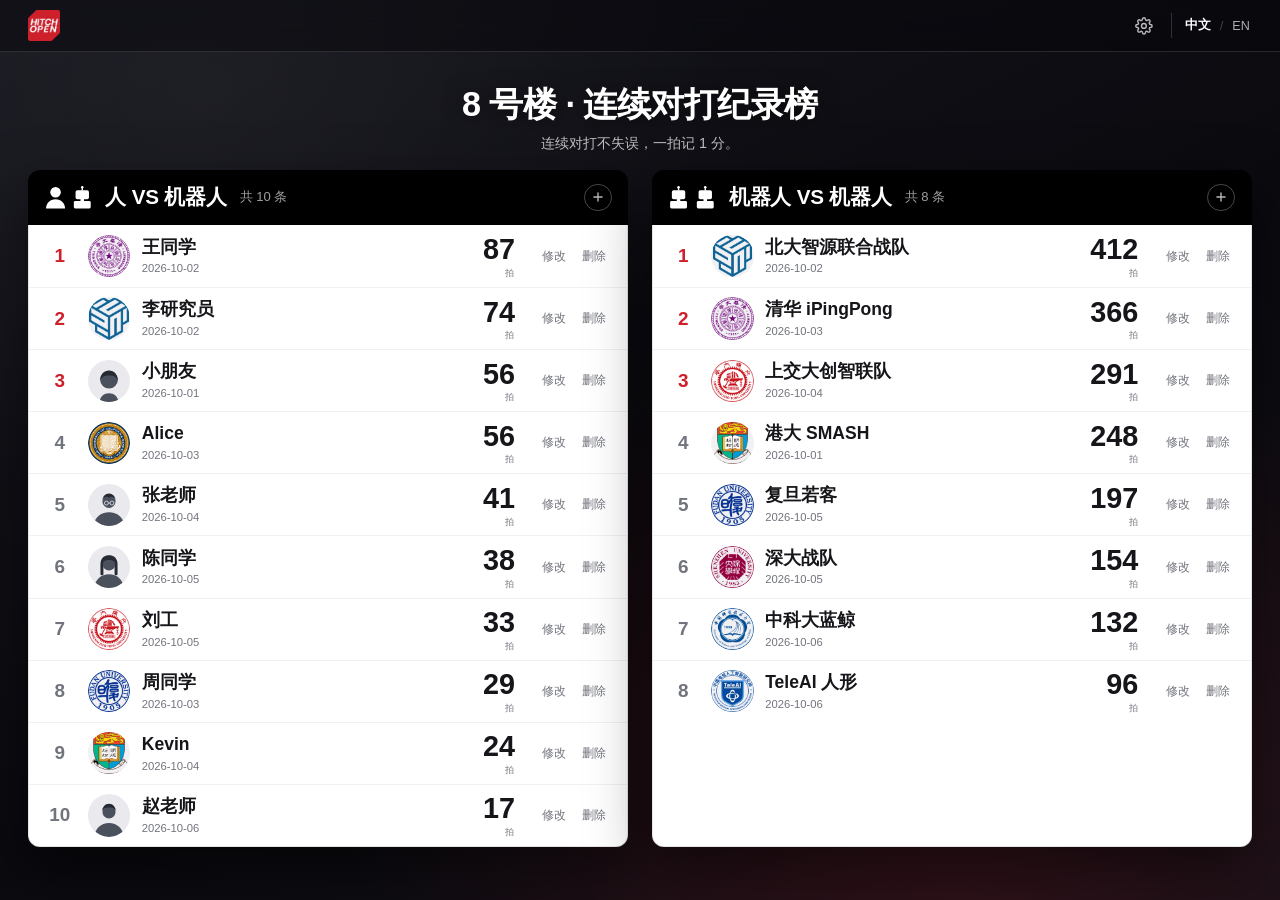
==== commit a71132cc: "8 号楼纪录榜: 加背景机器人动画(可在设置里开关); 大屏两榜轮换显示 Co-Authored-By: Claude Opus 5.5 (1M context) <noreply@anthropic" ====
--- a/building8.html
+++ b/building8.html
@@ -17,18 +17,45 @@
 
     <!-- 自包含样式。不加载 css/style.css，那是为深色站写的, 这里是亮色页。
          .htaccess 对 css/js 是 1 年 immutable 缓存, 所以必须带 ?v= -->
-    <!-- 必须在样式表之前执行: 否则深色模式下会先按浅色画一帧, 白闪一下 -->
+    <!-- 必须在样式表之前执行: 否则会先按浅色、无背景视频画一帧,
+         深色模式下白闪一下, 开了视频则会看到前景字的颜色跳一次。 -->
     <script>
         try {
             var t = localStorage.getItem('b8_theme');
             if (t === 'dark') document.documentElement.setAttribute('data-theme', 'dark');
+
+            // 背景视频默认开。只有两种情况默认关: 用户明确关过,
+            // 或系统设了「减少动态效果」。
+            var v = localStorage.getItem('b8_video');
+            var calm = window.matchMedia
+                && window.matchMedia('(prefers-reduced-motion: reduce)').matches;
+            if (v === 'on' || (v === null && !calm)) {
+                document.documentElement.classList.add('b8-video-on');
+            }
         } catch (e) { /* 隐私模式下忽略 */ }
     </script>
 
-    <link rel="stylesheet" href="css/building8.css?v=20261006i">
+    <link rel="stylesheet" href="css/building8.css?v=20261009b">
 </head>
 
 <body>
+
+    <!-- 背景: 深色渐变底(由 CSS 画) + 右侧这段抠像机器人动画。
+         素材是 3D 渲染的透明背景动画, 两种封装都带 alpha:
+           webm  VP9+alpha  Chrome / Firefox / Edge 走这个
+           mp4   HEVC+alpha Safari 走这个(Chrome 不支持带 alpha 的 HEVC)
+         顺序不能反 —— Safari 两个都认, 但 webm 里的 VP9 它解不了 alpha,
+         所以必须把 mp4 放前面让 Safari 先命中。Chrome 不认 hvc1,
+         会自动跳到 webm。
+         两头各做了 0.5s 的 alpha 淡入淡出, 循环时不会硬跳。
+         muted + playsinline 是自动播放的硬条件; 首帧本来就是全透明,
+         所以不需要 poster。这一层纯气氛, 不承载信息, 故 aria-hidden。 -->
+    <div class="b8-bg" aria-hidden="true">
+        <video autoplay muted loop playsinline preload="auto">
+            <source src="video/b8-robot.mp4?v=20261009b" type="video/mp4; codecs=hvc1">
+            <source src="video/b8-robot.webm?v=20261009b" type="video/webm">
+        </video>
+    </div>
 
     <header class="b8-header">
         <div class="b8-header-inner">
@@ -50,6 +77,13 @@
                                     data-zh="浅色" data-en="Light">浅色</button>
                             <button type="button" data-theme-opt="dark" onclick="b8SetTheme('dark')"
                                     data-zh="深色" data-en="Dark">深色</button>
+                        </div>
+                        <span class="b8-menu-label" data-zh="背景动画" data-en="Background">背景动画</span>
+                        <div class="b8-seg">
+                            <button type="button" data-video-opt="on" onclick="b8SetVideo('on')"
+                                    data-zh="开" data-en="On">开</button>
+                            <button type="button" data-video-opt="off" onclick="b8SetVideo('off')"
+                                    data-zh="关" data-en="Off">关</button>
                         </div>
                         <div class="b8-menu-sep"></div>
                         <button type="button" class="b8-menu-item" onclick="b8Export()"
@@ -75,10 +109,12 @@
         <p data-zh="连续对打不失误，一拍记 1 分。" data-en="Rally without a miss. One stroke, one point.">连续对打不失误，一拍记 1 分。</p>
     </div>
 
-    <!-- 两个榜左右并排。cat=hr 人对机器人(左), cat=rr 机器人对机器人(右)。
-         记录存在同一个数组里, 由 cat 字段区分。 -->
+    <!-- 两个榜: cat=hr 人对机器人, cat=rr 机器人对机器人。
+         记录存在同一个数组里, 由 cat 字段区分。
+         大屏上两个榜叠在一起每 8 秒轮换, 窄屏/竖屏则上下都显示。
+         aria-hidden 由 js 的轮播逻辑维护, 窄屏下会被清回 false。 -->
     <main class="b8-boards">
-        <section class="b8-board" data-cat="hr">
+        <section class="b8-board" data-cat="hr" aria-hidden="false">
             <div class="b8-board-head">
                 <span class="b8-vs-icon"><svg viewBox="0 0 68 32" fill="currentColor" aria-hidden="true" focusable="false"><circle cx="15" cy="9" r="7.5"/><path d="M15 19c-8 0-13.5 6-13.5 13h27C28.5 25 23 19 15 19z"/><circle cx="53" cy="1.8" r="1.8"/><rect x="52" y="3" width="2" height="3.5"/><rect x="43.5" y="6" width="19" height="13" rx="2.5"/><rect x="50.5" y="18.5" width="5" height="3.5"/><rect x="41" y="21.5" width="24" height="10.5" rx="2"/></svg></span>
                 <h2 data-zh="人 VS 机器人" data-en="Human VS Robot">人 VS 机器人</h2>
@@ -90,7 +126,7 @@
             <ul class="b8-list" id="b8List-hr"></ul>
         </section>
 
-        <section class="b8-board" data-cat="rr">
+        <section class="b8-board" data-cat="rr" aria-hidden="false">
             <div class="b8-board-head">
                 <span class="b8-vs-icon"><svg viewBox="0 0 68 32" fill="currentColor" aria-hidden="true" focusable="false"><circle cx="15" cy="1.8" r="1.8"/><rect x="14" y="3" width="2" height="3.5"/><rect x="5.5" y="6" width="19" height="13" rx="2.5"/><rect x="12.5" y="18.5" width="5" height="3.5"/><rect x="3" y="21.5" width="24" height="10.5" rx="2"/><circle cx="53" cy="1.8" r="1.8"/><rect x="52" y="3" width="2" height="3.5"/><rect x="43.5" y="6" width="19" height="13" rx="2.5"/><rect x="50.5" y="18.5" width="5" height="3.5"/><rect x="41" y="21.5" width="24" height="10.5" rx="2"/></svg></span>
                 <h2 data-zh="机器人 VS 机器人" data-en="Robot VS Robot">机器人 VS 机器人</h2>
@@ -102,6 +138,12 @@
             <ul class="b8-list" id="b8List-rr"></ul>
         </section>
     </main>
+
+    <!-- 轮播指示条。只在大屏轮播时出现(由 CSS 断点控制显隐)。
+         两个胶囊都是真按钮: 点一下立刻切到那个榜并重新计时,
+         不是只会亮一下的装饰。文字由 js 按 B8_CATS 填, 省得两处对不上。 -->
+    <nav class="b8-rotator" id="b8Rotator" role="tablist"
+         data-zh-label="切换排行榜" data-en-label="Switch board"></nav>
 
 
     <!-- 添加 / 修改纪录 -->
@@ -144,7 +186,7 @@
         </div>
     </div>
 
-    <script src="js/building8.js?v=20261006i"></script>
+    <script src="js/building8.js?v=20261009b"></script>
 </body>
 
 </html>
--- a/css/building8.css
+++ b/css/building8.css
@@ -8,9 +8,11 @@
    与主站保持一致, 但样式互不影响。
 
    布局：主目标是 16:9 大屏看板(1920x1080 及同比例)。
-   两个榜左右并排(左: 人对机器人, 右: 机器人对机器人), 整页锁定一屏
-   不滚动, 字号随视口高度缩放, 榜单区占满剩余高度, 溢出时在榜内滚动;
-   窄屏/竖屏自动上下堆叠并退回普通滚动布局。
+   大屏上两个榜「叠在同一格里轮播」, 每 8 秒换一个, 单榜居中、左右
+   留出背景空间, 背景放一段静音循环视频; 整页锁定一屏不滚动, 字号随
+   视口高度缩放, 榜单区占满剩余高度, 溢出时在榜内滚动。
+   窄屏/竖屏退回「两个榜上下堆叠 + 普通滚动」, 不轮播 —— 小屏上内容
+   本来就要滚, 再加自动切换只会和手指抢控制权。
    ============================================================ */
 
 :root {
@@ -60,6 +62,16 @@
     --b8-rank:   clamp(14px, 2.1vh, 27px);
     --b8-gutter: clamp(16px, 2.2vw, 46px);
     --b8-pad-b:  clamp(18px, 2.6vh, 40px);
+
+    /* 轮播一轮的时长。由 js/building8.js 的 B8_ROTATE_MS 在启动时写入,
+       这里的值只是脚本没跑起来时的兜底 —— 不要只改这一处, 改了也不生效。 */
+    --b8-rotate: 8s;
+
+    /* 开了背景动画后的分栏几何。左边一栏放标题+榜+指示条, 右边留给机器人。
+       这两个值同时被 .b8-head / .b8-boards / .b8-rotator 和右侧动画用,
+       改一处就能整体调节分栏比例。 */
+    --b8-col:   min(920px, 50vw);
+    --b8-col-x: clamp(24px, 5vw, 110px);
 }
 
 /* ---- 深色: 只覆盖颜色变量, 不碰任何布局规则 ---- */
@@ -79,12 +91,109 @@
     --b8-scroll-thumb: rgba(255, 255, 255, 0.24);
     --b8-overlay: rgba(0, 0, 0, 0.66);
     --b8-shadow: 0 10px 34px rgba(0, 0, 0, 0.55);
-    /* 横幅仍是纯黑: 比 #17171c 的卡更深, 深色下照样有层次 */
+
+    /* 横幅在深色下必须比卡「更亮」, 不能沿用纯黑。
+       纯黑对页底 #0b0b0e 只有 1.07:1, 外缘直接融进背景; 而卡是 #17171c
+       反而更亮, 横幅看着像挖了个洞。改成 #33333d 后层次变成
+       页底 < 卡 < 横幅: 对页底 1.57:1, 对卡 1.43:1, 两边都分得开,
+       白色标题仍有 12.5:1。
+       换背景图时: 若深浅两套用同一张图, 把下面这两行删掉即可。 */
+    --b8-banner-hr: #33333d;
+    --b8-banner-rr: #33333d;
 }
 
 * { box-sizing: border-box; }
 
 html, body { margin: 0; padding: 0; }
+
+/* ---------- 背景: 深色舞台 + 右侧抠像机器人 ----------
+   素材是 3D 渲染的透明背景动画(机器人持拍颠球), 自己不带底,
+   所以底由下面的渐变画。
+
+   为什么深浅两套主题都用深底: 机器人的四肢是浅灰白的, 放到浅色页面上
+   直接消失; 而它的头和躯干又有大面积纯黑, 也不能靠混合模式抠。
+   给它一块深色舞台是唯一两头都成立的做法。卡片本体仍按主题走 ——
+   浅色主题下是一张白卡浮在深色舞台上, 对比度反而比全浅底更好。
+
+   为什么右边单开一栏而不是铺满: 机器人身体占素材宽度约六成, 排行榜卡
+   又在正中, 铺满的话机器人整个藏在卡后面, 等于没放。所以大屏上把
+   标题+榜+指示条收进左栏, 右栏整个让给它。关掉背景动画时版式自动
+   变回居中(见下面的断点), 不会留一块空地。 */
+.b8-bg { display: none; }
+
+/* 舞台底。右下角那团暗红是品牌色压到很低的亮度, 给画面一点温度,
+   又不会把白字的对比度吃掉。 */
+html.b8-video-on body::before {
+    content: "";
+    position: fixed;
+    inset: 0;
+    z-index: 0;
+    background:
+        radial-gradient(76% 86% at 74% 88%, rgba(205, 32, 43, 0.20) 0%, rgba(205, 32, 43, 0) 62%),
+        radial-gradient(58% 68% at 16% 10%, rgba(255, 255, 255, 0.045) 0%, rgba(255, 255, 255, 0) 70%),
+        linear-gradient(152deg, #17171f 0%, #0a0a0f 54%, #101017 100%);
+}
+
+/* 机器人那一栏。贴右下角, 让素材里被画框切掉的下半身正好压在屏幕底边,
+   看起来像站在看板后面, 而不是被裁断。 */
+/* 注意这里不写 display: 机器人那栏只在下面的大屏断点里打开。
+   窄屏/竖屏是上下堆叠的滚动版式, 右下角钉一个固定元素会压住内容。
+   窄屏仍保留上面的深色舞台底, 配色不会两套互相打架。 */
+html.b8-video-on .b8-bg {
+    position: fixed;
+    right: clamp(0px, 2vw, 56px);
+    bottom: 0;
+    z-index: 0;
+    width: min(820px, 40vw);
+    height: min(86vh, 760px);
+    pointer-events: none;
+}
+
+.b8-bg video {
+    width: 100%;
+    height: 100%;
+    /* contain 而不是 cover: 素材是按固定画框构图的, cover 会把伸出去的
+       球拍和球裁掉。底对齐让它站在屏幕底边上。 */
+    object-fit: contain;
+    object-position: bottom center;
+    display: block;
+}
+
+/* 内容压在背景之上。body::before 和 .b8-bg 都是 z-index:0。 */
+html.b8-video-on .b8-header,
+html.b8-video-on .b8-head,
+html.b8-video-on .b8-boards,
+html.b8-video-on .b8-rotator { position: relative; z-index: 1; }
+
+html.b8-video-on body { background: transparent; }
+
+/* 卡片外面的那些字原本是「深字压浅底」, 现在底是深色舞台,
+   必须改成浅字。只改卡片以外的元素, 卡内一律仍走主题变量。 */
+html.b8-video-on .b8-header {
+    background: rgba(6, 6, 9, 0.46);
+    backdrop-filter: blur(14px);
+    -webkit-backdrop-filter: blur(14px);
+    border-bottom-color: rgba(255, 255, 255, 0.12);
+}
+
+html.b8-video-on .b8-head h1 { color: #ffffff; text-shadow: 0 2px 20px rgba(0, 0, 0, 0.5); }
+html.b8-video-on .b8-head p  { color: rgba(255, 255, 255, 0.74); }
+
+html.b8-video-on .b8-icon-tool { color: rgba(255, 255, 255, 0.72); }
+html.b8-video-on .b8-icon-tool:hover,
+html.b8-video-on .b8-icon-tool[aria-expanded="true"] {
+    background: rgba(255, 255, 255, 0.14);
+    color: #ffffff;
+}
+
+html.b8-video-on .b8-lang { border-left-color: rgba(255, 255, 255, 0.16); }
+html.b8-video-on .b8-lang button { color: rgba(255, 255, 255, 0.68); }
+html.b8-video-on .b8-lang button.active { color: #ffffff; }
+html.b8-video-on .b8-lang > span { color: rgba(255, 255, 255, 0.24); }
+
+/* 投影挂在 .b8-board 整体上。横幅和榜单各挂一份的话,
+   两者接缝处会叠出一道暗痕。 */
+html.b8-video-on .b8-board { box-shadow: 0 24px 60px rgba(0, 0, 0, 0.5); border-radius: 12px; }
 
 body {
     font-family: var(--b8-font);
@@ -532,10 +641,143 @@
     font-size: clamp(13px, 1.8vh, 19px);
 }
 
-/* ---------- 16:9 / 横向大屏：锁定一屏, 不整页滚动 ---------- */
+/* ---------- 轮播指示条 ----------
+   两个胶囊, 当前那个里有一条按 --b8-rotate 匀速走满的进度。
+   它是真的可点(点了就切到那个榜并重新计时), 所以才做成按钮;
+   不做纯装饰的小圆点。 */
+.b8-rotator {
+    display: none;             /* 只在上面那个大屏断点里出现 */
+    flex: none;
+    justify-content: center;
+    gap: clamp(8px, 0.9vw, 16px);
+    padding: 0 var(--b8-gutter) var(--b8-pad-b);
+}
+
+.b8-dot {
+    position: relative;
+    overflow: hidden;
+    font: inherit;
+    font-size: clamp(11px, 1.35vh, 14px);
+    font-weight: 600;
+    letter-spacing: 0.2px;
+    padding: clamp(6px, 0.8vh, 10px) clamp(13px, 1.2vw, 22px);
+    border: 1px solid var(--b8-dot-line, var(--b8-line));
+    border-radius: 999px;
+    background: transparent;
+    color: var(--b8-dot-ink, var(--b8-muted));
+    cursor: pointer;
+    white-space: nowrap;
+    transition: color 0.2s, border-color 0.2s;
+}
+
+.b8-dot:hover { color: var(--b8-dot-on, var(--b8-ink)); border-color: var(--b8-hover-line); }
+
+.b8-dot[aria-selected="true"] {
+    color: var(--b8-dot-on, var(--b8-ink));
+    border-color: var(--b8-red);
+}
+
+.b8-dot > span { position: relative; z-index: 1; }
+
+/* 进度条。只在当前胶囊上走; 轮播被暂停时连同 JS 的计时一起停住,
+   所以暂停期间这条进度也会原地冻住, 不会和实际剩余时间脱节。 */
+.b8-dot-fill {
+    position: absolute;
+    left: 0;
+    top: 0;
+    bottom: 0;
+    width: 0;
+    background: rgba(205, 32, 43, 0.22);
+    border-right: 1px solid rgba(205, 32, 43, 0.5);
+    pointer-events: none;
+}
+
+.b8-dot[aria-selected="true"] .b8-dot-fill {
+    animation: b8Fill var(--b8-rotate, 8s) linear forwards;
+}
+
+.b8-rotator.is-paused .b8-dot-fill { animation-play-state: paused; }
+
+@keyframes b8Fill { from { width: 0; } to { width: 100%; } }
+
+/* 背景视频开着时, 指示条也在视频上, 一并换成浅色 */
+html.b8-video-on .b8-rotator {
+    --b8-dot-line: rgba(255, 255, 255, 0.2);
+    --b8-dot-ink: rgba(255, 255, 255, 0.6);
+    --b8-dot-on: #ffffff;
+}
+
+/* 系统设了「减少动态效果」就不要自动走进度动画。
+   轮播本身仍然进行(那是内容需要), 只是去掉这条跑动的进度。
+   背景视频的默认开关也会在 JS 里一并按这个偏好处理。 */
+@media (prefers-reduced-motion: reduce) {
+    .b8-dot[aria-selected="true"] .b8-dot-fill { animation: none; width: 100%; }
+    /* 写成三级选择器是为了压过下面大屏断点里带 [aria-hidden] 的那两条。
+       媒体查询不提升特异性, 而这一块在它前面, 同级就压不住。 */
+    .b8-boards .b8-board[aria-hidden] { transition: none; }
+}
+
+/* ---------- 16:9 / 横向大屏：锁定一屏 + 单榜轮播 ----------
+   两个榜都留在 DOM 里, 叠进同一个 grid 格子, 靠透明度互换。
+   不用 display:none 换, 是因为那样切换瞬间高度会塌一下;
+   叠着放还有个好处: 两个榜的高度天然一致, 换榜时卡的外框纹丝不动。
+
+   注意断点要和下面 .b8-rotator 的显示条件、以及 JS 里
+   B8_ROTATE_MQ 的那串媒体查询完全一致, 否则会出现
+   「布局在轮播、脚本不转」或者反过来。 */
 @media (min-width: 1000px) and (min-height: 560px) and (min-aspect-ratio: 3/2) {
     html, body { height: 100%; overflow: hidden; }
     body { display: flex; flex-direction: column; }
+
+    /* 关着背景动画时: 单榜居中, 左右各留一截空白。 */
+    .b8-boards {
+        grid-template-columns: 1fr;
+        max-width: clamp(720px, 62vw, 1180px);
+        padding-bottom: clamp(10px, 1.4vh, 20px);
+    }
+
+    /* 开着背景动画时: 整体左移成一栏, 右边整块让给机器人。
+       三个块用同一组 --b8-col / --b8-col-x, 左边缘严格对齐。
+       关掉动画这些规则就全部失效, 自动变回上面的居中版式。 */
+    html.b8-video-on .b8-bg { display: block; }
+
+    html.b8-video-on .b8-head,
+    html.b8-video-on .b8-boards,
+    html.b8-video-on .b8-rotator {
+        width: var(--b8-col);
+        max-width: none;
+        margin-left: var(--b8-col-x);
+        margin-right: 0;
+        padding-left: 0;
+        padding-right: 0;
+    }
+
+    /* 标题跟着左对齐。居中标题配左栏内容会显得两条轴线打架。 */
+    html.b8-video-on .b8-head { text-align: left; }
+    html.b8-video-on .b8-rotator { justify-content: flex-start; }
+
+    .b8-board { grid-area: 1 / 1; }
+
+    /* 两个榜淡出淡入必须「错开」, 不能同时进行。
+       同时交叉淡入时两张卡都是半透明的, 会互相透叠 —— 底下那个榜的
+       名字和分数会从上面这张卡里浮出来, 加上背景视频一起透过来,
+       半秒钟糊成一片, 看着像渲染出错。
+       所以: 旧的先用 0.2s 退干净, 新的延迟 0.22s 再进来,
+       中间那一瞬谁都不在, 在动态背景上反而像是刻意的节拍。 */
+    .b8-board[aria-hidden="true"] {
+        opacity: 0;
+        transform: translateY(10px) scale(0.985);
+        pointer-events: none;
+        transition: opacity 0.2s ease, transform 0.2s ease;
+    }
+
+    .b8-board[aria-hidden="false"] {
+        opacity: 1;
+        transform: none;
+        transition: opacity 0.3s ease 0.22s, transform 0.3s ease 0.22s;
+    }
+
+    .b8-rotator { display: flex; }
 }
 
 /* ---------- 弹窗 ---------- */
